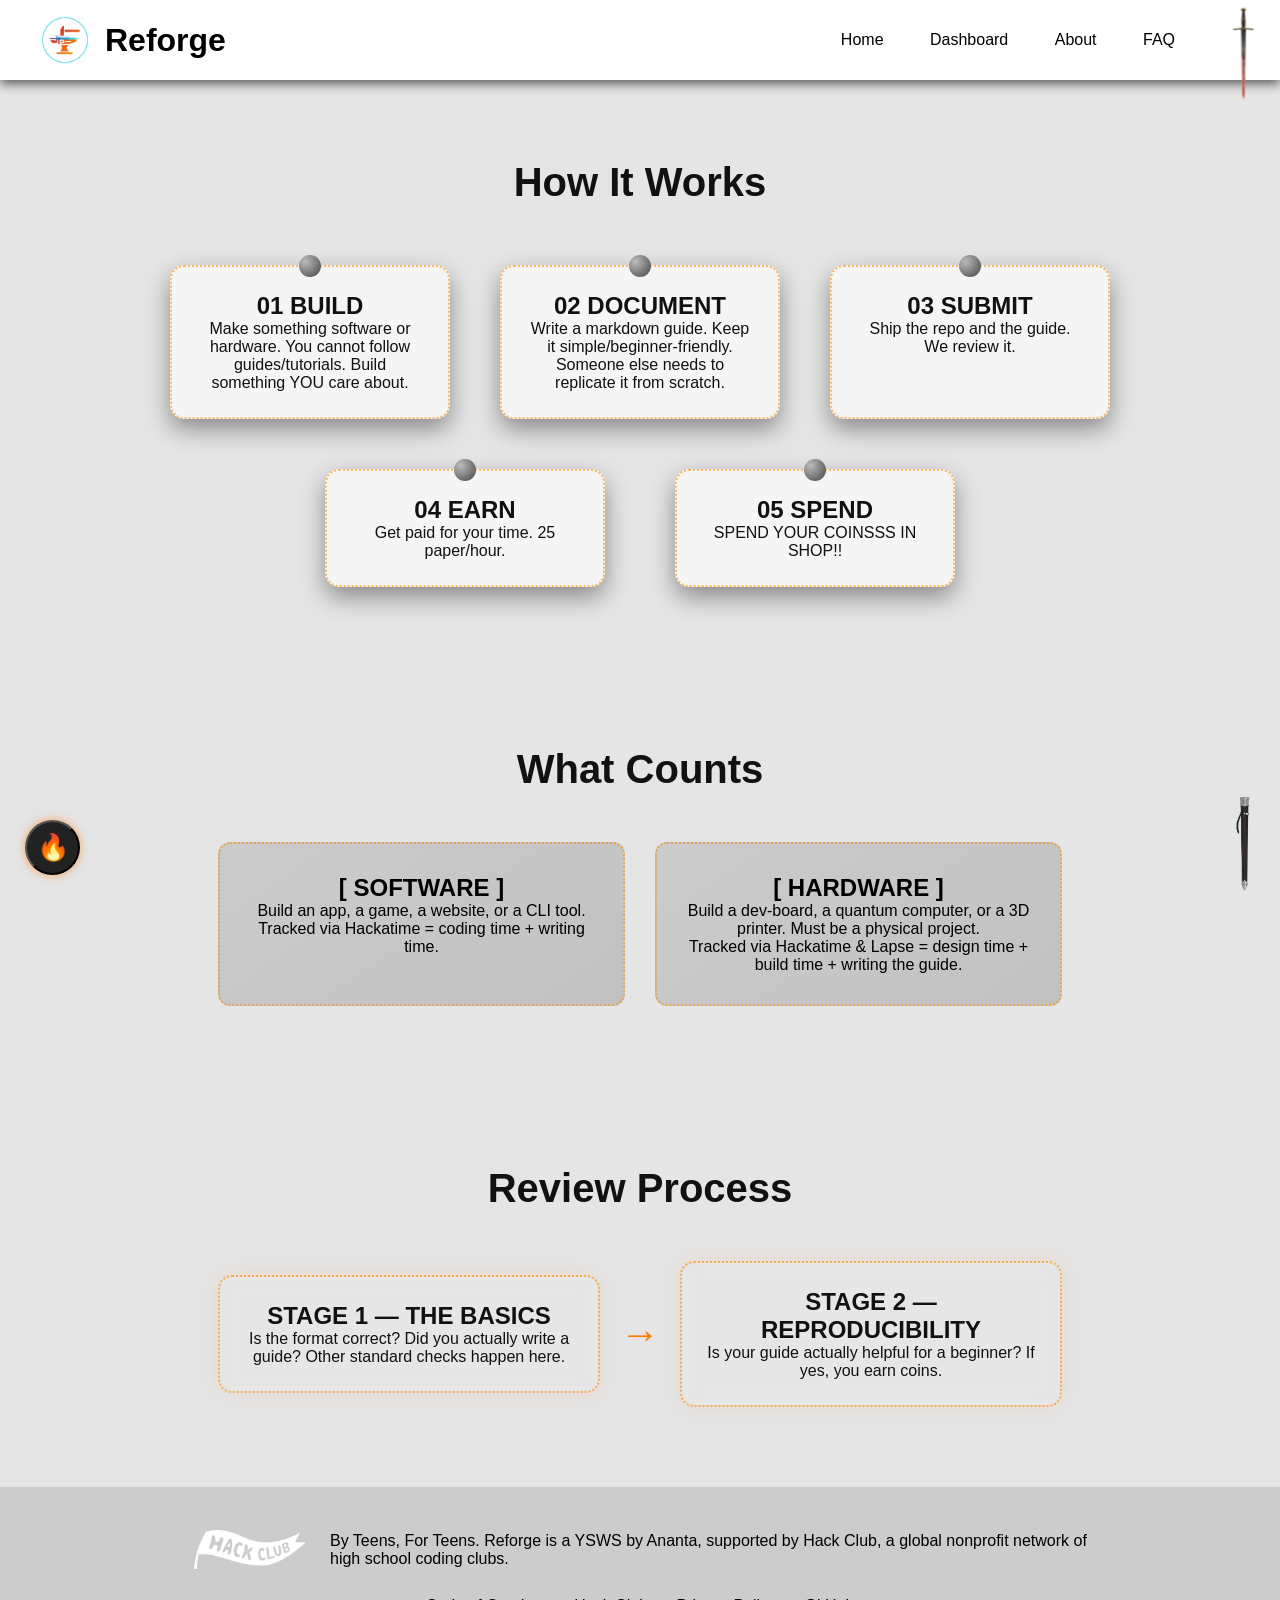
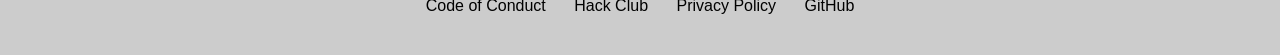
==== about.html @ d322f532 "Saving Progress --> Major Changes?" ====
<!DOCTYPE html>

<html lang="en">
    <head>
        <meta charset="UTF-8">
        <meta name="viewport" content="width=device-width, initial-scale=1.0">
        <title>About - Reforge</title>
        <link rel="stylesheet" href="styles.css">
    </head>

    <body>
        <header class="navbar">
            <div class="nav-left">
                <img src="images/logo.png" class="logo">
                <h1 class="site-name">Reforge</h1>
            </div>

            <nav class="nav-buttons">
                <a href="index.html">Home</a>
                <a href="dashboard.html">Dashboard</a>
                <a href="about.html">About</a>
                <a href="faq.html">FAQ</a>
            </nav>
        </header>

        <!-- HOW IT WORKS -->
        <section class="about-section">
            <h1>How It Works</h1>

            <div class="forge-steps">
                <div class="row row-top">
                    <div class="forge-step">
                        <div class="pin"></div>
                        <h2>01 BUILD</h2>
                        <p>Make something software or hardware. You cannot follow guides/tutorials. Build something YOU care about.</p>
                    </div>

                    <div class="forge-step">
                        <div class="pin"></div>
                        <h2>02 DOCUMENT</h2>
                        <p>Write a markdown guide. Keep it simple/beginner-friendly. Someone else needs to replicate it from scratch.</p>
                    </div>

                    <div class="forge-step">
                        <div class="pin"></div>
                        <h2>03 SUBMIT</h2>
                        <p>Ship the repo and the guide. We review it.</p>
                    </div>
                </div>

                <div class="row row-bottom">
                    <div class="forge-step">
                        <div class="pin"></div>
                        <h2>04 EARN</h2>
                        <p>Get paid for your time. 25 paper/hour.</p>
                    </div>

                    <div class="forge-step">
                        <div class="pin"></div>
                        <h2>05 SPEND</h2>
                        <p>SPEND YOUR COINSSS IN SHOP!!</p>
                    </div>
                </div>
            </div>
        </section>

        <!-- WHAT COUNTS -->
        <section class="about-section">
            <h1>What Counts</h1>
            <div class="counts-grid">
                <div class="count-card">
                    <h2>[ SOFTWARE ]</h2>
                    <p>
                        Build an app, a game, a website, or a CLI tool.
                    </p>
                    <p>
                        Tracked via Hackatime = coding time + writing time.
                    </p>
                </div>
                <div class="count-card">
                    <h2>[ HARDWARE ]</h2>
                    <p>
                        Build a dev-board, a quantum computer, or a 3D printer.
                        Must be a physical project.
                    </p>
                    <p>
                        Tracked via Hackatime & Lapse = design time + build time + writing the guide.
                    </p>
                </div>
            </div>
        </section>

        <!-- REVIEW PROCESS -->
        <section class="about-section">
            <h1>Review Process</h1>
            <div class="review">
                <div class="review-stage">
                    <h2>STAGE 1 — THE BASICS</h2>
                    <p>
                        Is the format correct? Did you actually write a guide?
                        Other standard checks happen here.
                    </p>
                </div>
                <div class="arrow"></div>
                <div class="review-stage">
                    <h2>STAGE 2 — REPRODUCIBILITY</h2>
                    <p>
                        Is your guide actually helpful for a beginner?
                        If yes, you earn coins.
                    </p>
                </div>
            </div>
        </section>

        <footer>
            <div class="footer-top">
                <img src="images/partner-logo.png" class="partner-logo">

                <p>
                By Teens, For Teens. Reforge is a YSWS by Ananta,
                supported by Hack Club, a global nonprofit network
                of high school coding clubs.
                </p>
            </div>

            <div class="footer-links">
                <a href="https://hackclub.com/conduct/">Code of Conduct</a>
                <a href="https://hackclub.com">Hack Club</a>
                <a href="https://hackclub.com/privacy/">Privacy Policy</a>
                <a href="https://github.com/dev-ananta/reforge-ysws">GitHub</a>
            </div>
        </footer>

        <!-- DARK MODE TOGGLE -->
        <button id="forgeToggle">🔥</button>

        <!-- CUSTOM SWORD SCROLLBAR -->
        <div id="swordScroll">
            <img src="images/sword-scroll.png"
            id="scrollSword"
            alt="Scrolling Sword">
        </div>

        <div id="scrollScabbard">
            <img src="images/scabbard.png" alt="Sword Scabbard">
        </div>
        
        <!-- SCRIPT -->
        <script src="scripts.js"></script>
    </body>
</html>
---- styles.css ----
/* GLOBAL */
/* FONTS */
/* Firlest
@font-face {
    font-family: 'Firlest';
    src: url('fonts/Firlest-Regular.otf') format('woff'),
         url('fonts/Firlest-Regular.ttf') format('truetype');
    font-weight: normal;
    font-style: normal;
}

h1 {
    font-family: 'Firlest', serif;
    font-size: 3rem;
}

.medieval-text {
    font-family: 'Firlest';
} */
@font-face {
  font-family: 'Phantom Sans';
  src:
    url('https://assets.hackclub.com/fonts/Phantom_Sans_0.7/Regular.woff') format('woff'),
    url('https://assets.hackclub.com/fonts/Phantom_Sans_0.7/Regular.woff2') format('woff2');
  font-display: swap;
}
@font-face {
  font-family: 'Phantom Sans';
  src:
    url('https://assets.hackclub.com/fonts/Phantom_Sans_0.7/Bold.woff') format('woff'),
    url('https://assets.hackclub.com/fonts/Phantom_Sans_0.7/Bold.woff2') format('woff2');
  font-weight: bold;
  font-display: swap;
}
/* RESET */
*{
    margin:0;
    padding:0;
    box-sizing:border-box;
    font-family:'Phantom Sans', Arial, sans-serif;
}
body{
    background:#e5e5e5;
    color:#111;
    overflow-y:scroll;
    scrollbar-width:none;
    transition:.5s;
}
body::-webkit-scrollbar{display:none;}
/* DARK MODE BASE */
.dark-mode{
    background:#0b0b0b;
    color:#eee;
}
/* DARK MODE EXTENSIONS */
.dark-mode .navbar{
    background:black;
    color:white;
}
.dark-mode footer{
    background:#333;
    color:white;
}
.dark-mode .footer-links a{
    color:white;
}
.dark-mode .nav-buttons a{
    color:white;
}
/* DRAGGING */
img { /* remove if buttons nested */
    -webkit-user-drag: none;
    user-select: none;
    pointer-events: none;
}
/* COMPONENTS */
/* NAVBAR */
.navbar{
    display:flex;
    justify-content:space-between;
    align-items:center;
    padding:15px 90px 15px 40px;
    background:white;
    color:black;
    box-shadow:0 4px 10px rgba(0,0,0,.6);
}
.nav-left{
    display:flex;
    align-items:center;
    gap:15px;
}
.logo{
    width:50px;
    border-radius:50%;
}
.nav-buttons a{
    color:black;
    text-decoration:none;
    margin-left:12px;
    padding:8px 15px;
    border-radius:4px;
    transition:.25s;
}
.nav-buttons a:hover{
    background:#ff4d4d;
    box-shadow:0 0 8px rgba(255,80,0,.6);
}
/* BURGER */
.burger{
    display:none;
    flex-direction:column;
    gap:5px;
    cursor:pointer;
}
.burger span{
    width:25px;
    height:3px;
    background:white;
}
/* MOBILE */
@media (max-width:768px){
    .nav-buttons{
        position:absolute;
        top:70px;
        right:0;
        background:black;
        width:200px;
        flex-direction:column;
        padding:20px;
        transform:translateX(100%);
        transition:.3s;
    }

    .nav-buttons.active{transform:translateX(0);}
    .burger{display:flex;}
}
/* FOOTER */
footer{
    background:#CCC;
    color:black;
    padding:40px;
}
.footer-top{
    display:flex;
    align-items:center;
    gap:20px;
    max-width:900px;
    margin:auto;
    margin-bottom:25px;
}
.partner-logo{width:120px;}
.footer-links{text-align:center;}
.footer-links a{
    margin:0 12px;
    color:black;
    text-decoration:none;
}
/* TOGGLE */
#forgeToggle{
    position:fixed;
    bottom:25px;
    left:25px;
    width:55px;
    height:55px;
    border-radius:50%;
    background:#222;
    color:#fff;
    font-size:26px;
    cursor:pointer;
    box-shadow:0 0 10px rgba(255,120,0,.6);
    z-index:25;
}
/* PARTICLES */
#embers,#sparks,#forgeFire{
    position:fixed;
    inset:0;
    pointer-events:none;
}
#forgeFire{z-index:-3;}
#embers{z-index:-2;}
#sparks{z-index:10;}
/* CUSTOM SWORD SCROLLBAR */
#swordScroll{
    position:fixed;
    right:18px;
    top:0;
    height:100%;
    width:40px;
    display:flex;
    justify-content:center;
    z-index:20;
}
#scrollSword{
    position:absolute;
    width:35px;
    left:50%;
    transform:translate(-50%,0);
    cursor:pointer;
}
#scrollSword {
    pointer-events: auto;
}
/* SCABBARD (FOOTER HOLDER) */
#scrollScabbard{
    position:fixed;
    right:14px;
    bottom:0;
    z-index:21;
    pointer-events:none;
}
#scrollScabbard img{
    height:140px;
}
/* INDEX PAGE */
.hero{
    height:600px;
    background:url("images/smithy.jpg") center/cover no-repeat;
    display:flex;
    align-items:center;
    justify-content:center;
    text-align:center;
    position:relative;
}
.hero::after{
    content:"";
    position:absolute;
    inset:0;
    background:linear-gradient(to top, rgba(0,0,0,.7), transparent);
}
.hero-content{
    position:relative;
    z-index:2;
}
.project-title{
    font-size:52px;
    color:white;
    text-shadow:0 0 12px rgba(255,120,0,.5);
}
.subtitle{
    color:#aaa;
    margin-bottom:20px;
}
.labels span{
    position: relative;
    display: inline-block;
    padding: 8px 18px;
    margin: 6px;
    border-radius: 999px;

    font-weight: bold;
    color: #fff;

    background: linear-gradient(145deg, #ff7a00, #ffb347);

    box-shadow:
        0 0 6px rgba(255,140,0,0.6),
        0 0 12px rgba(255,90,0,0.4),
        inset 0 0 6px rgba(255,255,255,0.2);

    transition: all 0.25s ease;
}
/* 🔥 Flicker glow on hover */
.labels span:hover{
    box-shadow:
        0 0 10px rgba(255,140,0,0.9),
        0 0 20px rgba(255,80,0,0.7),
        0 0 30px rgba(255,60,0,0.5);
    transform: translateY(-2px);
}
/* BUTTONS */
.hero-btn{
    position: relative;
    padding: 14px 30px;
    border: none;
    border-radius: 12px;
    font-weight: bold;
    color: white;
    cursor: pointer;
    background: linear-gradient(145deg, #0a3dff, #00cfff);

    box-shadow:
        0 6px 0 #0729a6, /* depth base */
        0 0 10px rgba(0,140,255,0.6),
        0 0 20px rgba(0,200,255,0.4);

    transition: all 0.2s ease;
}
.hero-btn:hover{
    transform:translateY(-3px);
    
    box-shadow:
        0 8px 0 #0729a6,
        0 0 15px rgba(0,180,255,0.9),
        0 0 30px rgba(0,220,255,0.7),
        0 0 45px rgba(0,255,255,0.5);
}
.hero-btn:active{
    transform: translateY(4px);

    box-shadow:
        0 2px 0 #0729a6,
        0 0 8px rgba(0,140,255,0.5);
}
.hero-btn::after{
    content: "";
    position: absolute;
    inset: 0;
    border-radius: 12px;
    background: radial-gradient(circle, rgba(0,255,255,0.25), transparent 70%);
    opacity: 0.6;
    transition: opacity 0.3s;
}
.hero-btn:hover::after{
    opacity: 1;
}
.hero-buttons{
    margin-top: 50px;
    display: flex;
    justify-content: center;
    gap: 30px;
    flex-wrap: wrap;
}
.process{
    padding:80px 40px;
    background:
    linear-gradient(rgba(0,0,0,.6),rgba(0,0,0,.6)),
    url("images/forge-bg.jpg") center/cover no-repeat;
    color:white;
    text-align:center;
}
.process-title{
    font-size:40px;
    margin-bottom:50px;
}
.process-grid{
    display:grid;
    grid-template-columns:repeat(auto-fit,minmax(240px,1fr));
    gap:40px;
}
.process-card{
    background:#ffffff22;
    padding:30px;
    border-radius:10px;
    backdrop-filter:blur(4px);
    transition:.3s;
}
.process-card:hover{
    transform:translateY(-6px);
    background:#ffffff33;
}
.process-card img{
    width:140px;
    margin-bottom:15px;
}
/* ABOUT PAGE */
.about-section{
    padding: 80px 10%;
    max-width:1100px;
    margin:auto;
    text-align:center;
}
.about-section h1 {
    font-size: 2.5rem;
    margin-bottom: 50px;
    text-align: center;
}
.forge-steps,
.counts-grid,
.review {
    margin-top: 30px;
    gap: 30px;
}
.forge-step,
.count-card,
.review-stage {
    padding: 25px;
}
.forge-step,
.count-card,
.review-stage {
    border-radius: 16px;
    background: rgba(255,255,255,0.05);
    backdrop-filter: blur(10px);
    transition: transform 0.2s ease;
}
.forge-step:hover,
.count-card:hover {
    transform: translateY(-5px);
}
.forge-steps{
    display:flex;
    flex-direction:column;
    align-items:center;
    gap:50px;
    margin-top:60px;
}
.row-top{
    display:grid;
    grid-template-columns: repeat(3, 1fr);
    gap:50px;
}
.row-bottom{
    display:flex;
    justify-content:center;
    gap:70px;
}
.forge-step:nth-child(4){
    grid-column: 1 / 2;
    justify-self: end;
}
.forge-step:nth-child(5){
    grid-column: 3 / 4;
    justify-self: start;
}
@media (max-width:768px){
    .row-top,
    .row-bottom{
        display:flex;
        flex-direction:column;
        align-items:center;
    }
}
.forge-step{
    background:#f5f5f5;
    border: 2px dotted rgba(255, 140, 0, 0.6);
    border-radius: 14px;
    padding:25px;
    width:280px;
    box-shadow:0 10px 25px rgba(0,0,0,0.4);
    transition:.3s;
    position:relative;
}
.forge-step:hover{
    transform:scale(1.05);
    box-shadow:0 20px 40px rgba(255,120,0,0.25);
}
/* PIN */
.pin{
    position:absolute;
    top:-12px;
    left:50%;
    transform:translateX(-50%);
    width:22px;
    height:22px;
    background:radial-gradient(circle at 30% 30%, #bbb, #444);
    border-radius:50%;
}
/* COUNTS */
.counts-grid{
    display:grid;
    grid-template-columns:repeat(2,1fr);
    gap:30px;
}
.count-card{
    background:linear-gradient(145deg,#CCC,#c1c1c1);
    border: 2px dotted rgba(255, 140, 0, 0.6);
    border-radius: 14px;
    padding:30px;
    border-radius:12px;
    color:black;
    transition:.3s;
}
.count-card:hover{
    transform:translateY(-8px);
    box-shadow:0 0 20px rgba(255,120,0,0.3);
}
/* REVIEW */
.review {
    display: flex;
    flex-direction: column;
    align-items: center;
    gap: 20px;
}
.review-stage {
    border: 2px dotted rgba(255, 140, 0, 0.6);
    border-radius: 14px;
    padding: 25px;
    width: 100%;
    max-width: 600px;
    text-align: center;
    position: relative;
}
.review-stage::before {
    content: "";
    position: absolute;
    inset: 0;
    border-radius: 14px;
    box-shadow: 0 0 20px rgba(255, 120, 0, 0.15);
    pointer-events: none;
}
.arrow{
    display:flex;
    align-items:center;
    justify-content:center;
}
.arrow::before{
    content: "↓";
    font-size:40px;
    color:#ff7a00;
    display:inline-block;
    animation:floatY 2s infinite;
}
@keyframes floatY{
    0%,100%{transform:translateY(0);}
    50%{transform:translateY(10px);}
}
@media (min-width:769px){
    .review{
        flex-direction: row;
        justify-content: center;
        align-items: center;
    }

    .review-stage{
        max-width: 400px;
    }

    .arrow::before{
        content: "→";
        animation:floatX 2s infinite;
    }
}
@keyframes floatX{
    0%,100%{transform:translateX(0);}
    50%{transform:translateX(10px);}
}
/* DARK MODE ABOUT */
.dark-mode .forge-step{background:#151515;color:white;}
.dark-mode .count-card{background:#0f0f0f;}
.dark-mode .review-stage{background:#111;}
.dark-mode .count-card{
    background:linear-gradient(145deg,#111,#1c1c1c);
    color:white;
}
/* FAQ */
.faq-section{
    padding:80px 10%;
    max-width:1100px;
    margin:auto;
    text-align:center;
}
.faq-grid{
    display:grid;
    grid-template-columns:1fr;
    gap:25px;
    margin-top:40px;
}
@media (min-width:769px){
    .faq-grid{
        grid-template-columns:1fr 1fr;
    }
}
.faq-card{
    background:rgba(255,255,255,0.05);
    backdrop-filter:blur(8px);
    border:2px dotted rgba(255,140,0,0.6);
    border-radius:14px;
    overflow:hidden;
    transition:.3s;
}

.faq-card:hover{
    box-shadow:0 0 20px rgba(255,120,0,0.25);
}
.faq-question{
    display:flex;
    justify-content:space-between;
    align-items:center;
    padding:20px;
    cursor:pointer;
    font-weight:bold;
}
.faq-answer{
    max-height:0;
    overflow:hidden;
    padding:0 20px;
    transition:max-height .4s ease, padding .3s ease;
    text-align:left;
}
.faq-card.active{
    box-shadow:0 0 25px rgba(255,120,0,0.4);
}
.faq-card.active .faq-answer{
    max-height:300px;
    padding:20px;
}
.faq-icon{
    width:28px;
    height:28px;
    position:relative;
}
.faq-icon::before{
    content:"⚔️";
    position:absolute;
    inset:0;
    display:flex;
    align-items:center;
    justify-content:center;
    transition:.3s;
}
.faq-card.active .faq-icon::before{
    content:"🛠️";
    transform:rotate(180deg) scale(1.2);
}
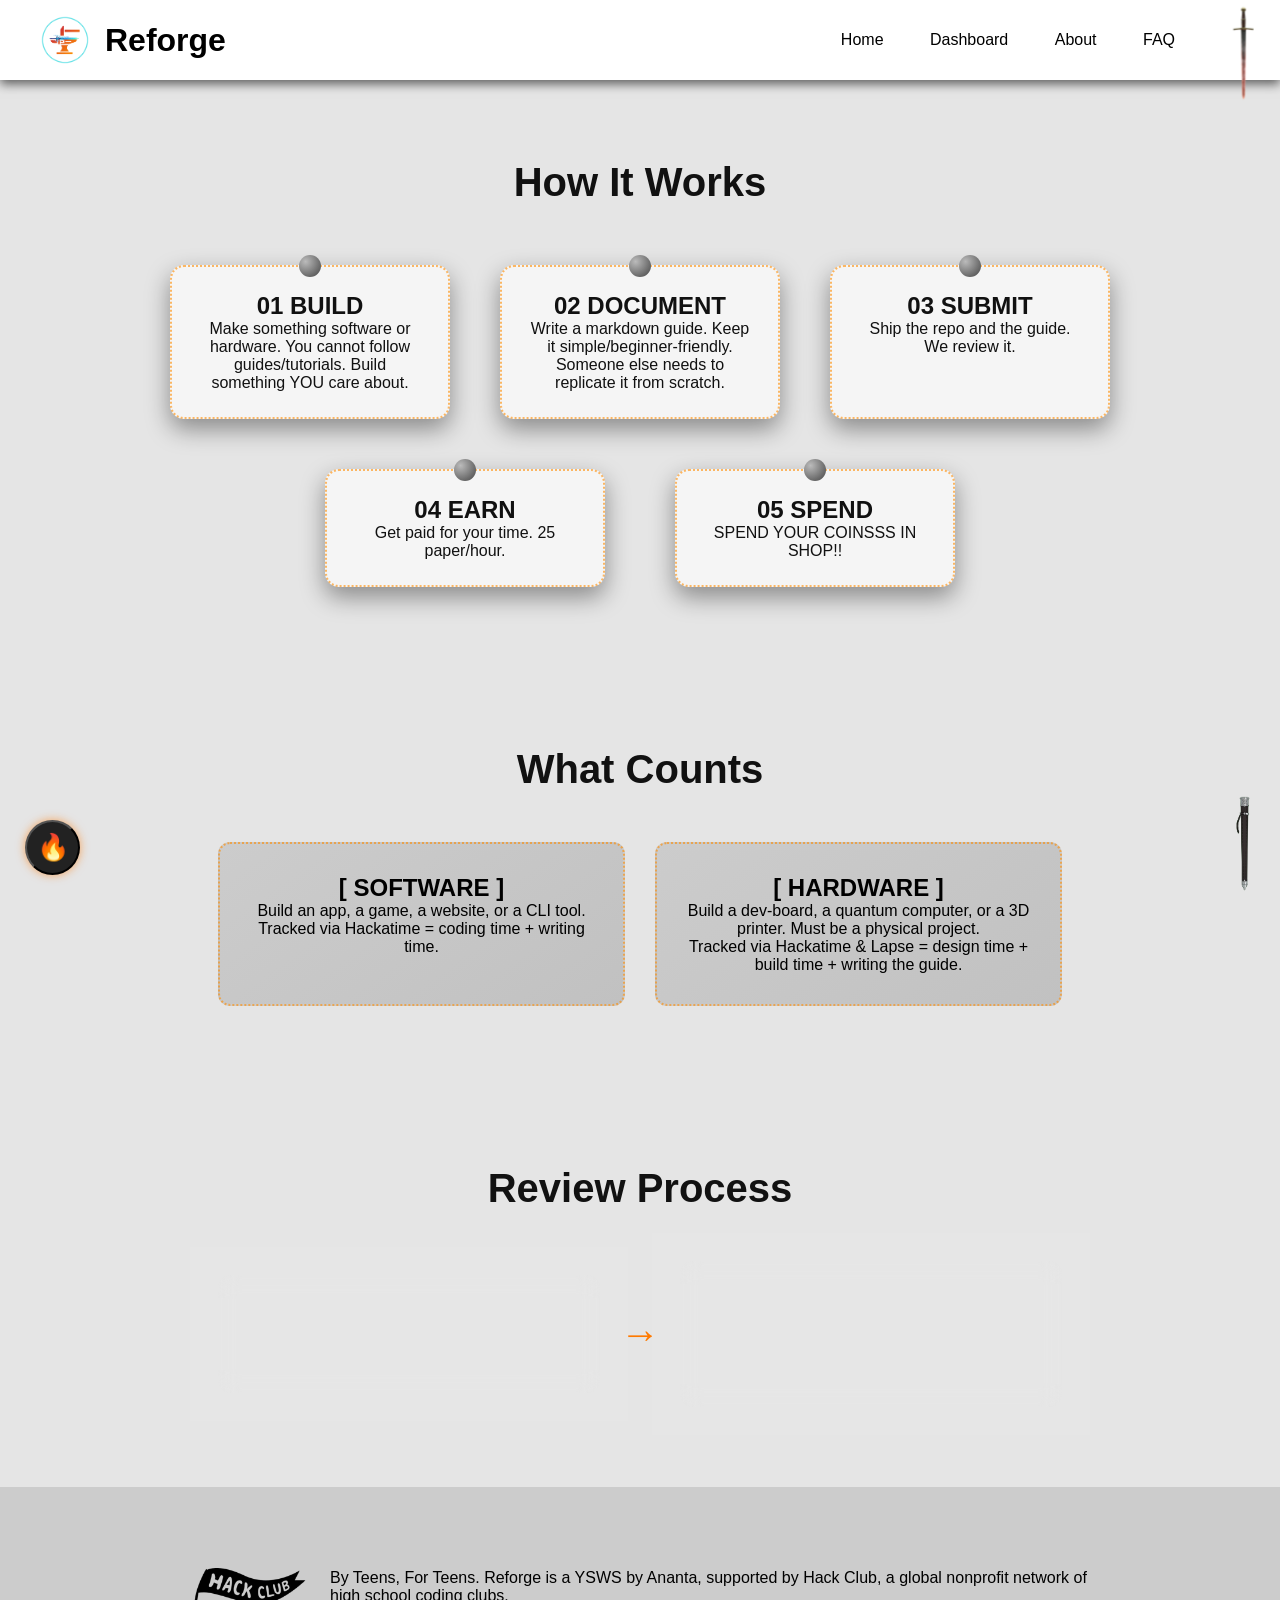
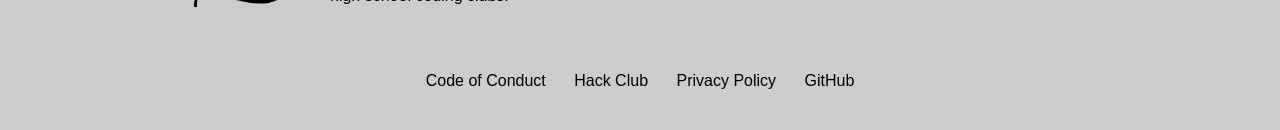
==== commit d2754d60: "Altering Styling & Formatting" ====
--- a/about.html
+++ b/about.html
@@ -114,7 +114,8 @@
 
         <footer>
             <div class="footer-top">
-                <img src="images/partner-logo.png" class="partner-logo">
+                <img src="images/partner-logo-light.png" class="partner-logo-light" alt="Hack Club Logo">
+                <img src="images/partner-logo-dark.png" class="partner-logo-dark" alt="Hack Club Logo">
 
                 <p>
                 By Teens, For Teens. Reforge is a YSWS by Ananta,
--- a/styles.css
+++ b/styles.css
@@ -1,22 +1,5 @@
 /* GLOBAL */
-/* FONTS */
-/* Firlest
-@font-face {
-    font-family: 'Firlest';
-    src: url('fonts/Firlest-Regular.otf') format('woff'),
-         url('fonts/Firlest-Regular.ttf') format('truetype');
-    font-weight: normal;
-    font-style: normal;
-}
-
-h1 {
-    font-family: 'Firlest', serif;
-    font-size: 3rem;
-}
-
-.medieval-text {
-    font-family: 'Firlest';
-} */
+/* (Font) */
 @font-face {
   font-family: 'Phantom Sans';
   src:
@@ -32,7 +15,7 @@
   font-weight: bold;
   font-display: swap;
 }
-/* RESET */
+/* (Reset) */
 *{
     margin:0;
     padding:0;
@@ -47,115 +30,7 @@
     transition:.5s;
 }
 body::-webkit-scrollbar{display:none;}
-/* DARK MODE BASE */
-.dark-mode{
-    background:#0b0b0b;
-    color:#eee;
-}
-/* DARK MODE EXTENSIONS */
-.dark-mode .navbar{
-    background:black;
-    color:white;
-}
-.dark-mode footer{
-    background:#333;
-    color:white;
-}
-.dark-mode .footer-links a{
-    color:white;
-}
-.dark-mode .nav-buttons a{
-    color:white;
-}
-/* DRAGGING */
-img { /* remove if buttons nested */
-    -webkit-user-drag: none;
-    user-select: none;
-    pointer-events: none;
-}
-/* COMPONENTS */
-/* NAVBAR */
-.navbar{
-    display:flex;
-    justify-content:space-between;
-    align-items:center;
-    padding:15px 90px 15px 40px;
-    background:white;
-    color:black;
-    box-shadow:0 4px 10px rgba(0,0,0,.6);
-}
-.nav-left{
-    display:flex;
-    align-items:center;
-    gap:15px;
-}
-.logo{
-    width:50px;
-    border-radius:50%;
-}
-.nav-buttons a{
-    color:black;
-    text-decoration:none;
-    margin-left:12px;
-    padding:8px 15px;
-    border-radius:4px;
-    transition:.25s;
-}
-.nav-buttons a:hover{
-    background:#ff4d4d;
-    box-shadow:0 0 8px rgba(255,80,0,.6);
-}
-/* BURGER */
-.burger{
-    display:none;
-    flex-direction:column;
-    gap:5px;
-    cursor:pointer;
-}
-.burger span{
-    width:25px;
-    height:3px;
-    background:white;
-}
-/* MOBILE */
-@media (max-width:768px){
-    .nav-buttons{
-        position:absolute;
-        top:70px;
-        right:0;
-        background:black;
-        width:200px;
-        flex-direction:column;
-        padding:20px;
-        transform:translateX(100%);
-        transition:.3s;
-    }
-
-    .nav-buttons.active{transform:translateX(0);}
-    .burger{display:flex;}
-}
-/* FOOTER */
-footer{
-    background:#CCC;
-    color:black;
-    padding:40px;
-}
-.footer-top{
-    display:flex;
-    align-items:center;
-    gap:20px;
-    max-width:900px;
-    margin:auto;
-    margin-bottom:25px;
-}
-.partner-logo{width:120px;}
-.footer-links{text-align:center;}
-.footer-links a{
-    margin:0 12px;
-    color:black;
-    text-decoration:none;
-}
-/* TOGGLE */
+/* (Dark Mode) */
 #forgeToggle{
     position:fixed;
     bottom:25px;
@@ -170,7 +45,147 @@
     box-shadow:0 0 10px rgba(255,120,0,.6);
     z-index:25;
 }
-/* PARTICLES */
+.dark-mode{
+    background:#0b0b0b;
+    color:#eee;
+}
+.dark-mode .navbar{
+    background:black;
+    color:white;
+}
+.dark-mode .nav-buttons a{
+    color:white;
+}
+.dark-mode footer{
+    background:#333;
+    color:white;
+}
+.dark-mode .footer-links a{
+    color:white;
+}
+.dark-mode .partner-logo-light{
+    display:none;
+}
+.dark-mode .partner-logo-dark{
+    display:block;
+}
+/* [Index - Dark Mode] */
+.dark-mode .project-title{
+    color: white;
+}
+.dark-mode .subtitle{
+    color:#aaa;
+}
+.dark-mode .btn{
+    color: white;
+}
+.dark-mode .labels span{
+    color: white;
+}
+/* [About - Dark Mode] */
+.dark-mode .forge-step{background:#151515;color:white;}
+.dark-mode .count-card{background:#0f0f0f;}
+.dark-mode .review-stage{background:#111;}
+.dark-mode .count-card{
+    background:linear-gradient(145deg,#111,#1c1c1c);
+    color:white;
+}
+/* (Image Handling) */
+img { /* remove if buttons nested */
+    -webkit-user-drag: none;
+    user-select: none;
+    pointer-events: none;
+}
+/* (NavBar) */
+.navbar{
+    display:flex;
+    justify-content:space-between;
+    align-items:center;
+    padding:15px 90px 15px 40px;
+    background:white;
+    color:black;
+    box-shadow:0 4px 10px rgba(0,0,0,.6);
+}
+.nav-left{
+    display:flex;
+    align-items:center;
+    gap:15px;
+}
+.logo{
+    width:50px;
+    border-radius:50%;
+}
+.nav-buttons a{
+    color:black;
+    text-decoration:none;
+    margin-left:12px;
+    padding:8px 15px;
+    border-radius:4px;
+    transition:.25s;
+}
+.nav-buttons a:hover{
+    background:#ff4d4d;
+    box-shadow:0 0 8px rgba(255,80,0,.6);
+}
+/* (Mobile + Burger)*/
+.burger{
+    display:none;
+    flex-direction:column;
+    gap:5px;
+    cursor:pointer;
+}
+.burger span{
+    width:25px;
+    height:3px;
+    background:white;
+}
+@media (max-width:768px){
+    .nav-buttons{
+        position:absolute;
+        top:70px;
+        right:0;
+        background:black;
+        width:200px;
+        flex-direction:column;
+        padding:20px;
+        transform:translateX(100%);
+        transition:.3s;
+    }
+
+    .nav-buttons.active{transform:translateX(0);}
+    .burger{display:flex;}
+}
+/* (Footer) */
+footer{
+    background:#CCC;
+    color:black;
+    padding:40px;
+}
+.footer-top{
+    display:flex;
+    align-items:center;
+    gap:20px;
+    max-width:900px;
+    margin:auto;
+    margin-bottom:25px;
+    position:relative;
+    height:120px;
+}
+.partner-logo-light{
+    display:block;
+    width:120px;
+}
+.partner-logo-dark{
+    display:none;
+    width:120px;
+}
+.footer-links{text-align:center;}
+.footer-links a{
+    margin:0 12px;
+    color:black;
+    text-decoration:none;
+}
+/* (Particles) */
 #embers,#sparks,#forgeFire{
     position:fixed;
     inset:0;
@@ -179,7 +194,7 @@
 #forgeFire{z-index:-3;}
 #embers{z-index:-2;}
 #sparks{z-index:10;}
-/* CUSTOM SWORD SCROLLBAR */
+/* (Sword Scrollbar) */
 #swordScroll{
     position:fixed;
     right:18px;
@@ -200,7 +215,6 @@
 #scrollSword {
     pointer-events: auto;
 }
-/* SCABBARD (FOOTER HOLDER) */
 #scrollScabbard{
     position:fixed;
     right:14px;
@@ -211,8 +225,9 @@
 #scrollScabbard img{
     height:140px;
 }
-/* INDEX PAGE */
-.hero{
+/* Index Page */
+/* (Landing) */
+.landing{
     height:600px;
     background:url("images/smithy.jpg") center/cover no-repeat;
     display:flex;
@@ -221,60 +236,33 @@
     text-align:center;
     position:relative;
 }
-.hero::after{
+.landing::after{
     content:"";
     position:absolute;
     inset:0;
     background:linear-gradient(to top, rgba(0,0,0,.7), transparent);
 }
-.hero-content{
+.landing-content{
     position:relative;
     z-index:2;
 }
 .project-title{
     font-size:52px;
-    color:white;
+    color:black;
     text-shadow:0 0 12px rgba(255,120,0,.5);
 }
-.subtitle{
-    color:#aaa;
+.subtitle{ /* [Also Used by FAQ] */
+    color:#111;
     margin-bottom:20px;
 }
-.labels span{
-    position: relative;
-    display: inline-block;
-    padding: 8px 18px;
-    margin: 6px;
-    border-radius: 999px;
-
-    font-weight: bold;
-    color: #fff;
-
-    background: linear-gradient(145deg, #ff7a00, #ffb347);
-
-    box-shadow:
-        0 0 6px rgba(255,140,0,0.6),
-        0 0 12px rgba(255,90,0,0.4),
-        inset 0 0 6px rgba(255,255,255,0.2);
-
-    transition: all 0.25s ease;
-}
-/* 🔥 Flicker glow on hover */
-.labels span:hover{
-    box-shadow:
-        0 0 10px rgba(255,140,0,0.9),
-        0 0 20px rgba(255,80,0,0.7),
-        0 0 30px rgba(255,60,0,0.5);
-    transform: translateY(-2px);
-}
-/* BUTTONS */
-.hero-btn{
+/* (Buttons + Labels) */
+.btn{
     position: relative;
     padding: 14px 30px;
     border: none;
     border-radius: 12px;
     font-weight: bold;
-    color: white;
+    color: black;
     cursor: pointer;
     background: linear-gradient(145deg, #0a3dff, #00cfff);
 
@@ -285,7 +273,7 @@
 
     transition: all 0.2s ease;
 }
-.hero-btn:hover{
+.btn:hover{
     transform:translateY(-3px);
     
     box-shadow:
@@ -294,14 +282,14 @@
         0 0 30px rgba(0,220,255,0.7),
         0 0 45px rgba(0,255,255,0.5);
 }
-.hero-btn:active{
+.btn:active{
     transform: translateY(4px);
 
     box-shadow:
         0 2px 0 #0729a6,
         0 0 8px rgba(0,140,255,0.5);
 }
-.hero-btn::after{
+.btn::after{
     content: "";
     position: absolute;
     inset: 0;
@@ -310,16 +298,43 @@
     opacity: 0.6;
     transition: opacity 0.3s;
 }
-.hero-btn:hover::after{
+.btn:hover::after{
     opacity: 1;
 }
-.hero-buttons{
+.buttons{
     margin-top: 50px;
     display: flex;
     justify-content: center;
     gap: 30px;
     flex-wrap: wrap;
 }
+.labels span{
+    position: relative;
+    display: inline-block;
+    padding: 8px 18px;
+    margin: 6px;
+    border-radius: 999px;
+
+    font-weight: bold;
+    color: #111;
+
+    background: linear-gradient(145deg, #ff7a00, #ffb347);
+
+    box-shadow:
+        0 0 6px rgba(255,140,0,0.6),
+        0 0 12px rgba(255,90,0,0.4),
+        inset 0 0 6px rgba(255,255,255,0.2);
+
+    transition: all 0.25s ease;
+}
+.labels span:hover{
+    box-shadow:
+        0 0 10px rgba(255,140,0,0.9),
+        0 0 20px rgba(255,80,0,0.7),
+        0 0 30px rgba(255,60,0,0.5);
+    transform: translateY(-2px);
+}
+/* (Process - Briefing) */
 .process{
     padding:80px 40px;
     background:
@@ -352,7 +367,8 @@
     width:140px;
     margin-bottom:15px;
 }
-/* ABOUT PAGE */
+/* Dashboard Page - N/A (Currently Uses Landing & Buttons from Index Page)*/
+/* About Page */
 .about-section{
     padding: 80px 10%;
     max-width:1100px;
@@ -387,6 +403,7 @@
 .count-card:hover {
     transform: translateY(-5px);
 }
+/* (How It Works) */
 .forge-steps{
     display:flex;
     flex-direction:column;
@@ -411,14 +428,6 @@
 .forge-step:nth-child(5){
     grid-column: 3 / 4;
     justify-self: start;
-}
-@media (max-width:768px){
-    .row-top,
-    .row-bottom{
-        display:flex;
-        flex-direction:column;
-        align-items:center;
-    }
 }
 .forge-step{
     background:#f5f5f5;
@@ -434,7 +443,7 @@
     transform:scale(1.05);
     box-shadow:0 20px 40px rgba(255,120,0,0.25);
 }
-/* PIN */
+/* [Nail] */
 .pin{
     position:absolute;
     top:-12px;
@@ -445,7 +454,7 @@
     background:radial-gradient(circle at 30% 30%, #bbb, #444);
     border-radius:50%;
 }
-/* COUNTS */
+/* (What Counts) */
 .counts-grid{
     display:grid;
     grid-template-columns:repeat(2,1fr);
@@ -464,7 +473,7 @@
     transform:translateY(-8px);
     box-shadow:0 0 20px rgba(255,120,0,0.3);
 }
-/* REVIEW */
+/* (Review Process) */
 .review {
     display: flex;
     flex-direction: column;
@@ -488,6 +497,7 @@
     box-shadow: 0 0 20px rgba(255, 120, 0, 0.15);
     pointer-events: none;
 }
+/* [Arrow] */
 .arrow{
     display:flex;
     align-items:center;
@@ -500,6 +510,15 @@
     display:inline-block;
     animation:floatY 2s infinite;
 }
+/* (Configuration - About) */
+@media (max-width:768px){
+    .row-top,
+    .row-bottom{
+        display:flex;
+        flex-direction:column;
+        align-items:center;
+    }
+}
 @keyframes floatY{
     0%,100%{transform:translateY(0);}
     50%{transform:translateY(10px);}
@@ -524,15 +543,7 @@
     0%,100%{transform:translateX(0);}
     50%{transform:translateX(10px);}
 }
-/* DARK MODE ABOUT */
-.dark-mode .forge-step{background:#151515;color:white;}
-.dark-mode .count-card{background:#0f0f0f;}
-.dark-mode .review-stage{background:#111;}
-.dark-mode .count-card{
-    background:linear-gradient(145deg,#111,#1c1c1c);
-    color:white;
-}
-/* FAQ */
+/* FAQ Page */
 .faq-section{
     padding:80px 10%;
     max-width:1100px;
@@ -544,11 +555,6 @@
     grid-template-columns:1fr;
     gap:25px;
     margin-top:40px;
-}
-@media (min-width:769px){
-    .faq-grid{
-        grid-template-columns:1fr 1fr;
-    }
 }
 .faq-card{
     background:rgba(255,255,255,0.05);
@@ -558,7 +564,6 @@
     overflow:hidden;
     transition:.3s;
 }
-
 .faq-card:hover{
     box-shadow:0 0 20px rgba(255,120,0,0.25);
 }
@@ -601,4 +606,10 @@
 .faq-card.active .faq-icon::before{
     content:"🛠️";
     transform:rotate(180deg) scale(1.2);
+}
+/* (Configuration - FAQ) */
+@media (min-width:769px){
+    .faq-grid{
+        grid-template-columns:1fr 1fr;
+    }
 }
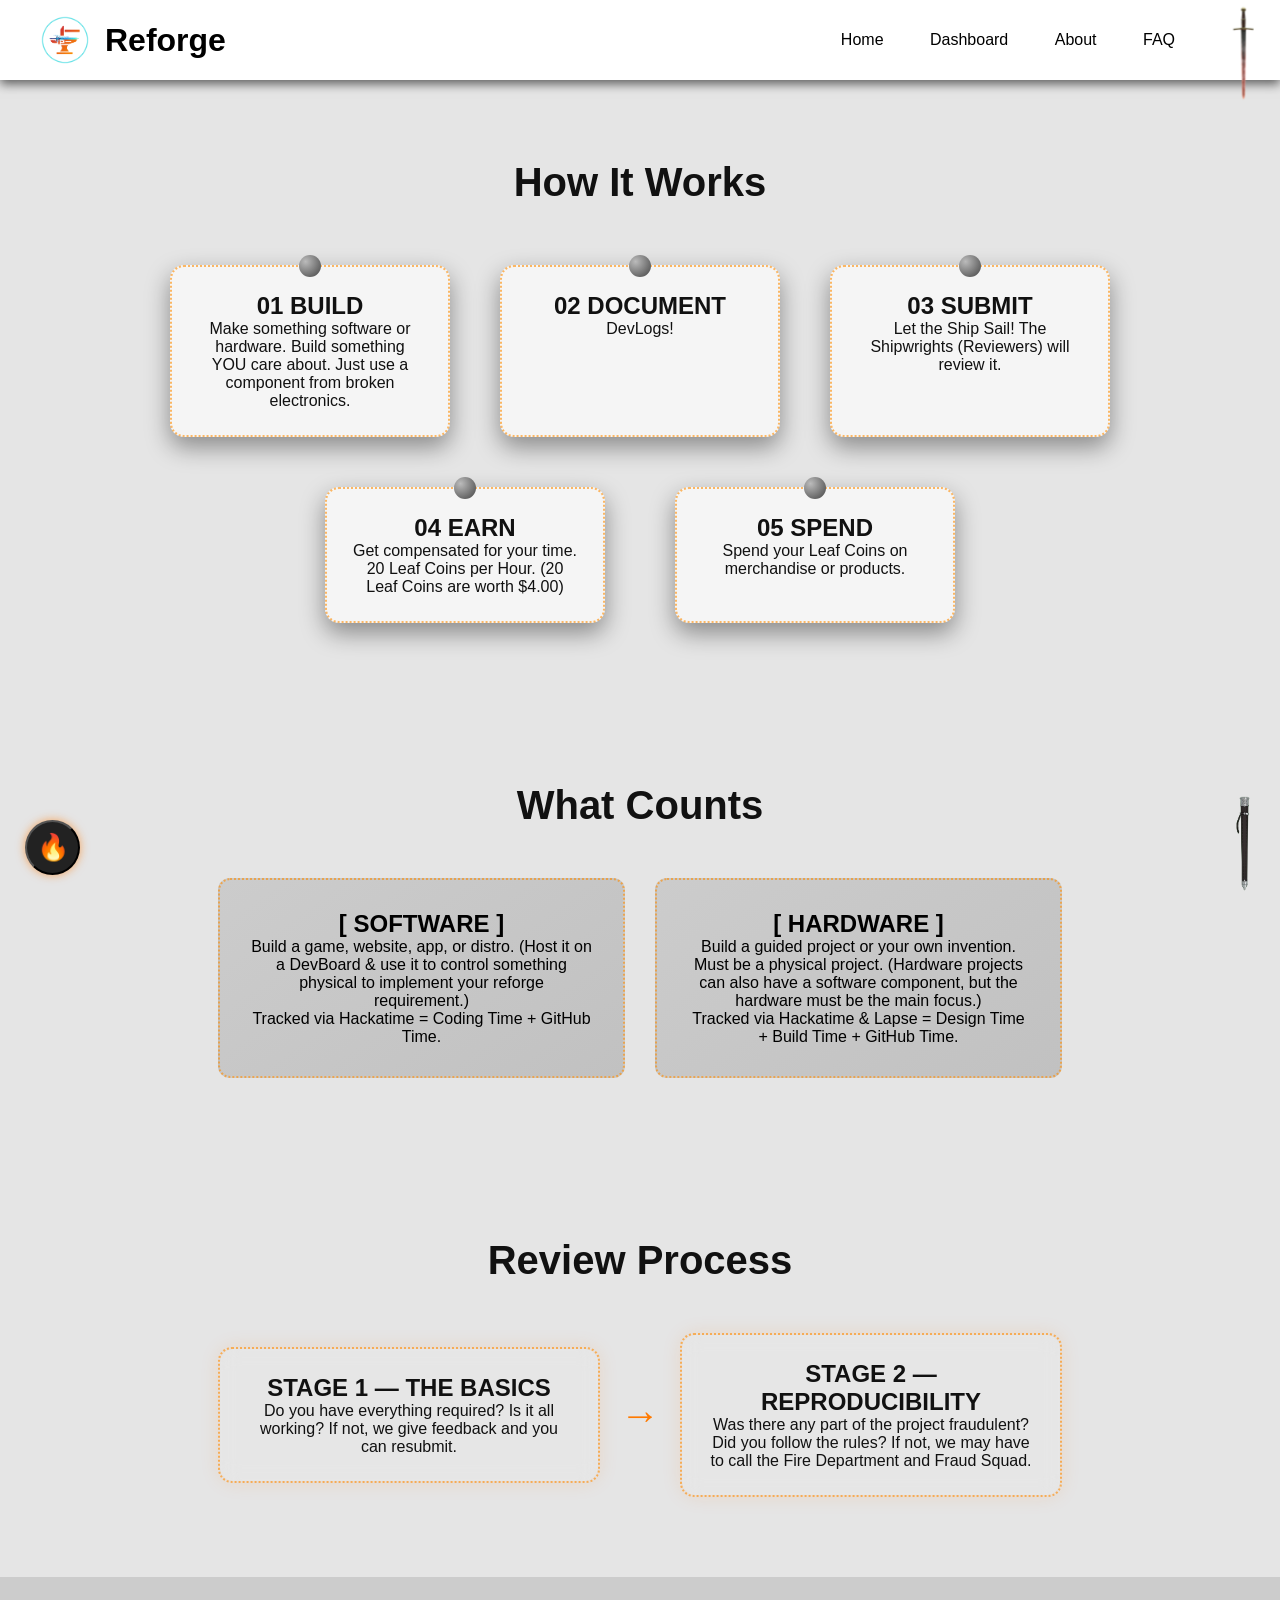
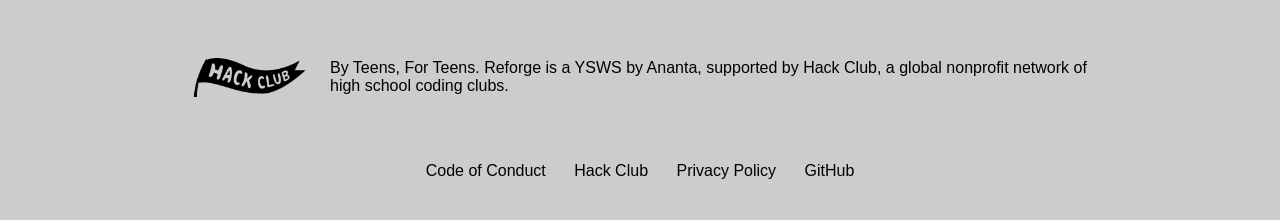
==== commit 289e3e2c: "Fixed Issues" ====
--- a/about.html
+++ b/about.html
@@ -6,6 +6,13 @@
         <meta name="viewport" content="width=device-width, initial-scale=1.0">
         <title>About - Reforge</title>
         <link rel="stylesheet" href="styles.css">
+        <!-- Vercel Web Analytics -->
+        <script defer src="https://cdn.vercel-insights.com/v1/script.js"></script>
+        <!-- Vercel Speed Insights -->
+        <script>
+            window.si = window.si || function () { (window.siq = window.siq || []).push(arguments); };
+        </script>
+        <script defer src="/_vercel/speed-insights/script.js"></script>
     </head>
 
     <body>
@@ -32,19 +39,19 @@
                     <div class="forge-step">
                         <div class="pin"></div>
                         <h2>01 BUILD</h2>
-                        <p>Make something software or hardware. You cannot follow guides/tutorials. Build something YOU care about.</p>
+                        <p>Make something software or hardware. Build something YOU care about. Just use a component from broken electronics.</p>
                     </div>
 
                     <div class="forge-step">
                         <div class="pin"></div>
                         <h2>02 DOCUMENT</h2>
-                        <p>Write a markdown guide. Keep it simple/beginner-friendly. Someone else needs to replicate it from scratch.</p>
+                        <p>DevLogs!</p>
                     </div>
 
                     <div class="forge-step">
                         <div class="pin"></div>
                         <h2>03 SUBMIT</h2>
-                        <p>Ship the repo and the guide. We review it.</p>
+                        <p>Let the Ship Sail! The Shipwrights (Reviewers) will review it.</p>
                     </div>
                 </div>
 
@@ -52,13 +59,13 @@
                     <div class="forge-step">
                         <div class="pin"></div>
                         <h2>04 EARN</h2>
-                        <p>Get paid for your time. 25 paper/hour.</p>
+                        <p>Get compensated for your time. 20 Leaf Coins per Hour. (20 Leaf Coins are worth $4.00)</p>
                     </div>
 
                     <div class="forge-step">
                         <div class="pin"></div>
                         <h2>05 SPEND</h2>
-                        <p>SPEND YOUR COINSSS IN SHOP!!</p>
+                        <p>Spend your Leaf Coins on merchandise or products.</p>
                     </div>
                 </div>
             </div>
@@ -71,20 +78,20 @@
                 <div class="count-card">
                     <h2>[ SOFTWARE ]</h2>
                     <p>
-                        Build an app, a game, a website, or a CLI tool.
+                        Build a game, website, app, or distro. (Host it on a DevBoard & use it to control something physical to implement your reforge requirement.)
                     </p>
                     <p>
-                        Tracked via Hackatime = coding time + writing time.
+                        Tracked via Hackatime = Coding Time + GitHub Time.
                     </p>
                 </div>
                 <div class="count-card">
                     <h2>[ HARDWARE ]</h2>
                     <p>
-                        Build a dev-board, a quantum computer, or a 3D printer.
-                        Must be a physical project.
+                        Build a guided project or your own invention.
+                        Must be a physical project. (Hardware projects can also have a software component, but the hardware must be the main focus.)
                     </p>
                     <p>
-                        Tracked via Hackatime & Lapse = design time + build time + writing the guide.
+                        Tracked via Hackatime & Lapse = Design Time + Build Time + GitHub Time.
                     </p>
                 </div>
             </div>
@@ -97,16 +104,16 @@
                 <div class="review-stage">
                     <h2>STAGE 1 — THE BASICS</h2>
                     <p>
-                        Is the format correct? Did you actually write a guide?
-                        Other standard checks happen here.
+                        Do you have everything required? Is it all working? 
+                        If not, we give feedback and you can resubmit.
                     </p>
                 </div>
                 <div class="arrow"></div>
                 <div class="review-stage">
                     <h2>STAGE 2 — REPRODUCIBILITY</h2>
                     <p>
-                        Is your guide actually helpful for a beginner?
-                        If yes, you earn coins.
+                        Was there any part of the project fraudulent? Did you follow the rules?
+                        If not, we may have to call the Fire Department and Fraud Squad.
                     </p>
                 </div>
             </div>
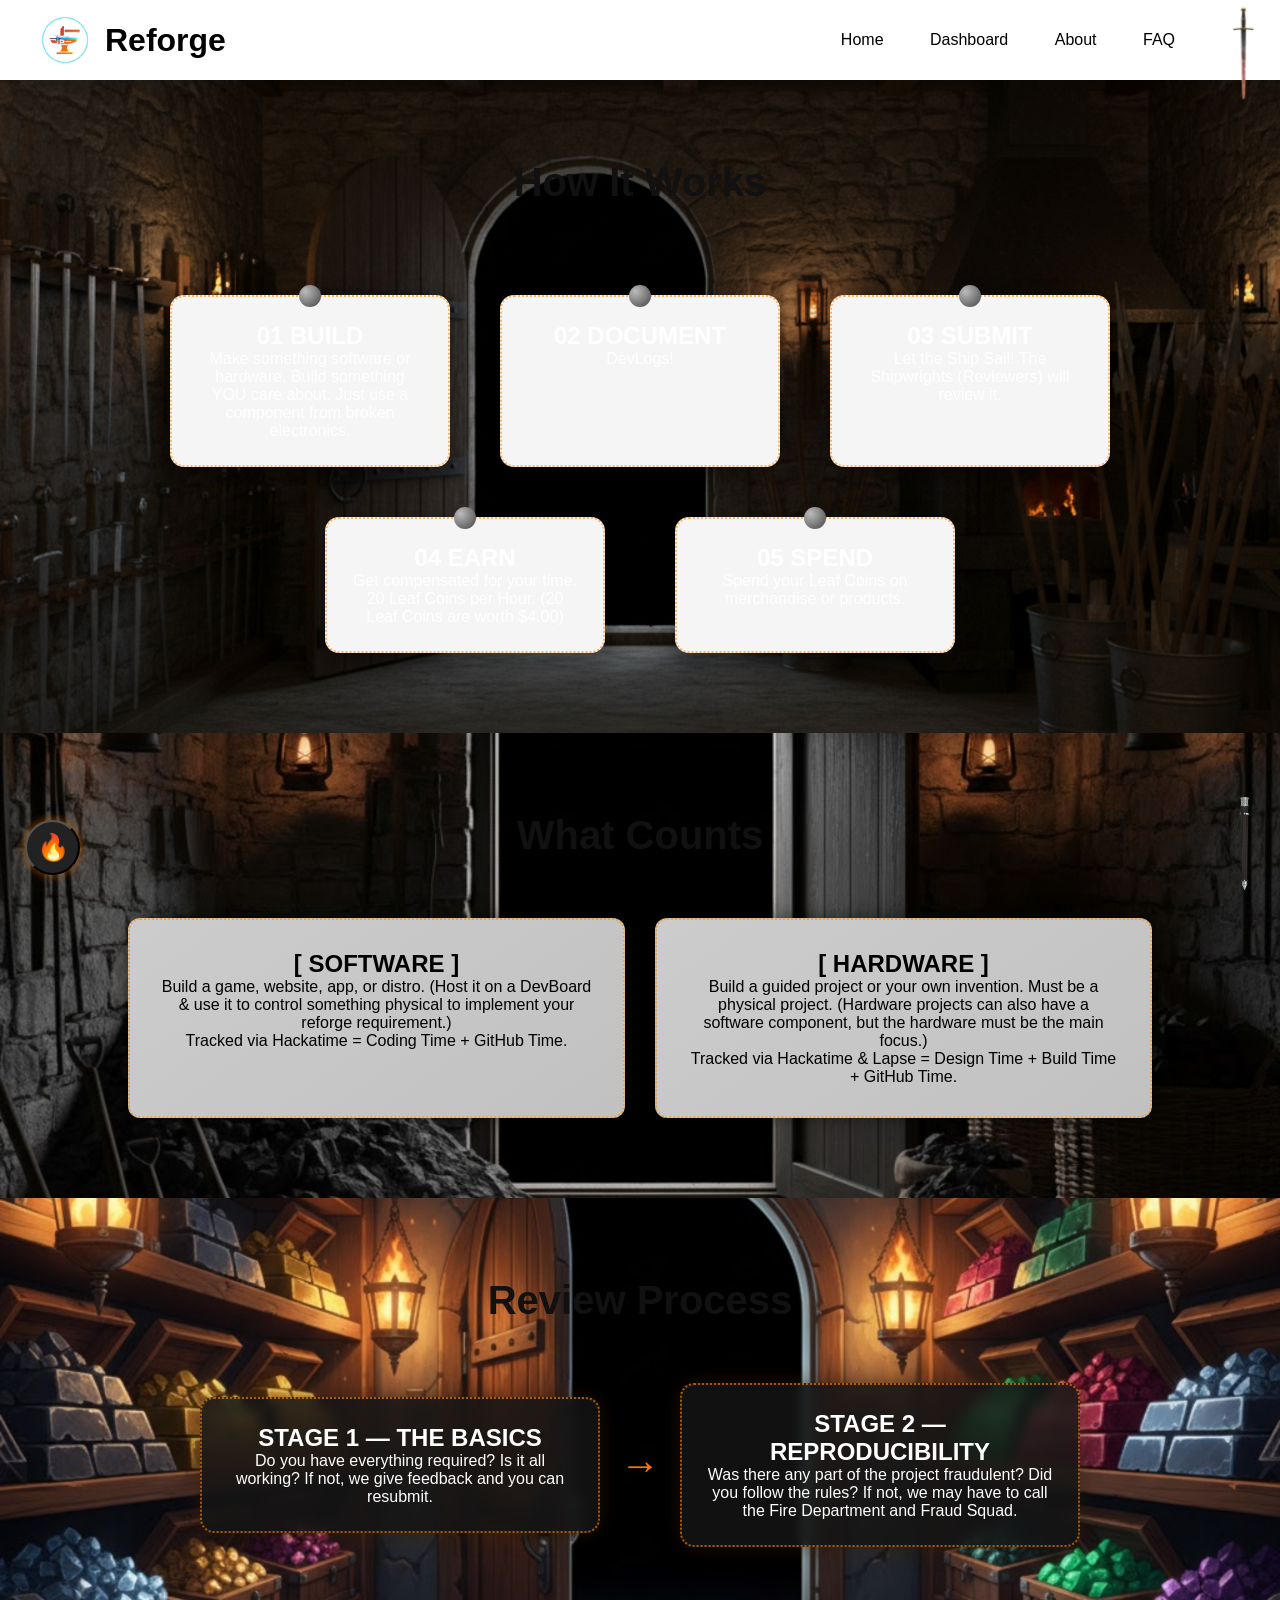
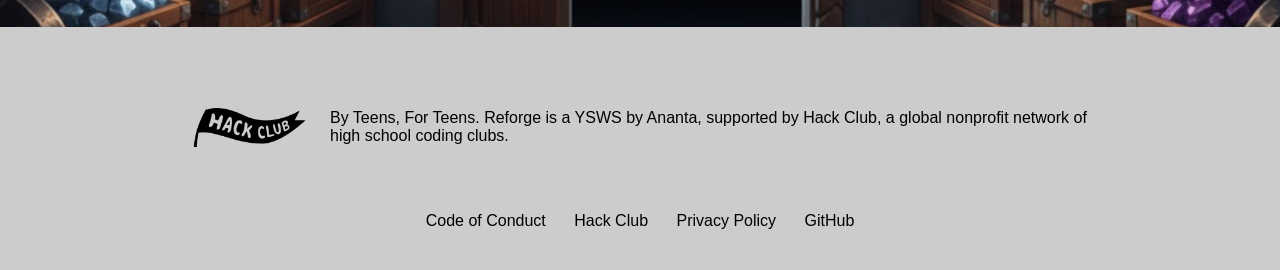
==== commit 6f0340f9: "Adding Image Backgrounds to About Page" ====
--- a/about.html
+++ b/about.html
@@ -31,7 +31,7 @@
         </header>
 
         <!-- HOW IT WORKS -->
-        <section class="about-section">
+        <section class="how_it_works-section">
             <h1>How It Works</h1>
 
             <div class="forge-steps">
@@ -72,7 +72,7 @@
         </section>
 
         <!-- WHAT COUNTS -->
-        <section class="about-section">
+        <section class="counts-section">
             <h1>What Counts</h1>
             <div class="counts-grid">
                 <div class="count-card">
@@ -98,7 +98,7 @@
         </section>
 
         <!-- REVIEW PROCESS -->
-        <section class="about-section">
+        <section class="review-section">
             <h1>Review Process</h1>
             <div class="review">
                 <div class="review-stage">
--- a/styles.css
+++ b/styles.css
@@ -84,10 +84,9 @@
 }
 /* [About - Dark Mode] */
 .dark-mode .forge-step{background:#151515;color:white;}
-.dark-mode .count-card{background:#0f0f0f;}
 .dark-mode .review-stage{background:#111;}
 .dark-mode .count-card{
-    background:linear-gradient(145deg,#111,#1c1c1c);
+    background:linear-gradient(145deg,#111,#0f0f0f);
     color:white;
 }
 /* (Image Handling) */
@@ -369,17 +368,6 @@
 }
 /* Dashboard Page - N/A (Currently Uses Landing & Buttons from Index Page)*/
 /* About Page */
-.about-section{
-    padding: 80px 10%;
-    max-width:1100px;
-    margin:auto;
-    text-align:center;
-}
-.about-section h1 {
-    font-size: 2.5rem;
-    margin-bottom: 50px;
-    text-align: center;
-}
 .forge-steps,
 .counts-grid,
 .review {
@@ -389,21 +377,58 @@
 .forge-step,
 .count-card,
 .review-stage {
+    background: rgba(20,20,20,0.85);
+    color: white;
+    backdrop-filter: blur(6px);
     padding: 25px;
-}
-.forge-step,
-.count-card,
-.review-stage {
-    border-radius: 16px;
-    background: rgba(255,255,255,0.05);
-    backdrop-filter: blur(10px);
-    transition: transform 0.2s ease;
+    border: 1px solid rgba(255,140,0,0.4);
+    box-shadow: 0 0 20px rgba(0,0,0,0.5);
 }
 .forge-step:hover,
 .count-card:hover {
     transform: translateY(-5px);
 }
+.section-bg {
+    position: relative;
+    overflow: hidden;
+}
+.section-bg::before {
+    content: "";
+    position: absolute;
+    inset: 0;
+    background: rgba(0,0,0,0.6); /* darkness overlay */
+    z-index: 0;
+}
+.section-bg > * {
+    position: relative;
+    z-index: 1;
+}
 /* (How It Works) */
+.how_it_works-section h1 {
+    font-size: 2.5rem;
+    margin-bottom: 30px;
+    text-align: center;
+}
+.how_it_works-section{
+    padding: 80px 10%;
+    margin: auto;
+    display:flex;
+    align-items:center;
+    text-align:center;
+    position:relative;
+    flex-direction:column;
+
+    background:url("images/alley.png") center/cover no-repeat;
+}
+.how_it_works-section::before{
+    content:"";
+    position:absolute;
+    inset:0;
+}
+.how_it_works-section > *{
+    position:relative;
+    z-index:1;
+}
 .forge-steps{
     display:flex;
     flex-direction:column;
@@ -455,6 +480,31 @@
     border-radius:50%;
 }
 /* (What Counts) */
+.counts-section h1 {
+    font-size: 2.5rem;
+    margin-bottom: 30px;
+    text-align: center;
+}
+.counts-section{
+    padding: 80px 10%;
+    margin: auto;
+    display:flex;
+    align-items:center;
+    text-align:center;
+    position:relative;
+    flex-direction:column;
+
+    background:url("images/storage.png") center/cover no-repeat;
+}
+.counts-section::before{
+    content:"";
+    position:absolute;
+    inset:0;
+}
+.counts-section > *{
+    position:relative;
+    z-index:1;
+}
 .counts-grid{
     display:grid;
     grid-template-columns:repeat(2,1fr);
@@ -474,6 +524,31 @@
     box-shadow:0 0 20px rgba(255,120,0,0.3);
 }
 /* (Review Process) */
+.review-section h1 {
+    font-size: 2.5rem;
+    margin-bottom: 30px;
+    text-align: center;
+}
+.review-section{
+    padding: 80px 10%;
+    margin: auto;
+    display:flex;
+    align-items:center;
+    text-align:center;
+    position:relative;
+    flex-direction:column;
+
+    background:url("images/gems.png") center/cover no-repeat;
+}
+.review-section::before{
+    content:"";
+    position:absolute;
+    inset:0;
+}
+.review-section > *{
+    position:relative;
+    z-index:1;
+}
 .review {
     display: flex;
     flex-direction: column;
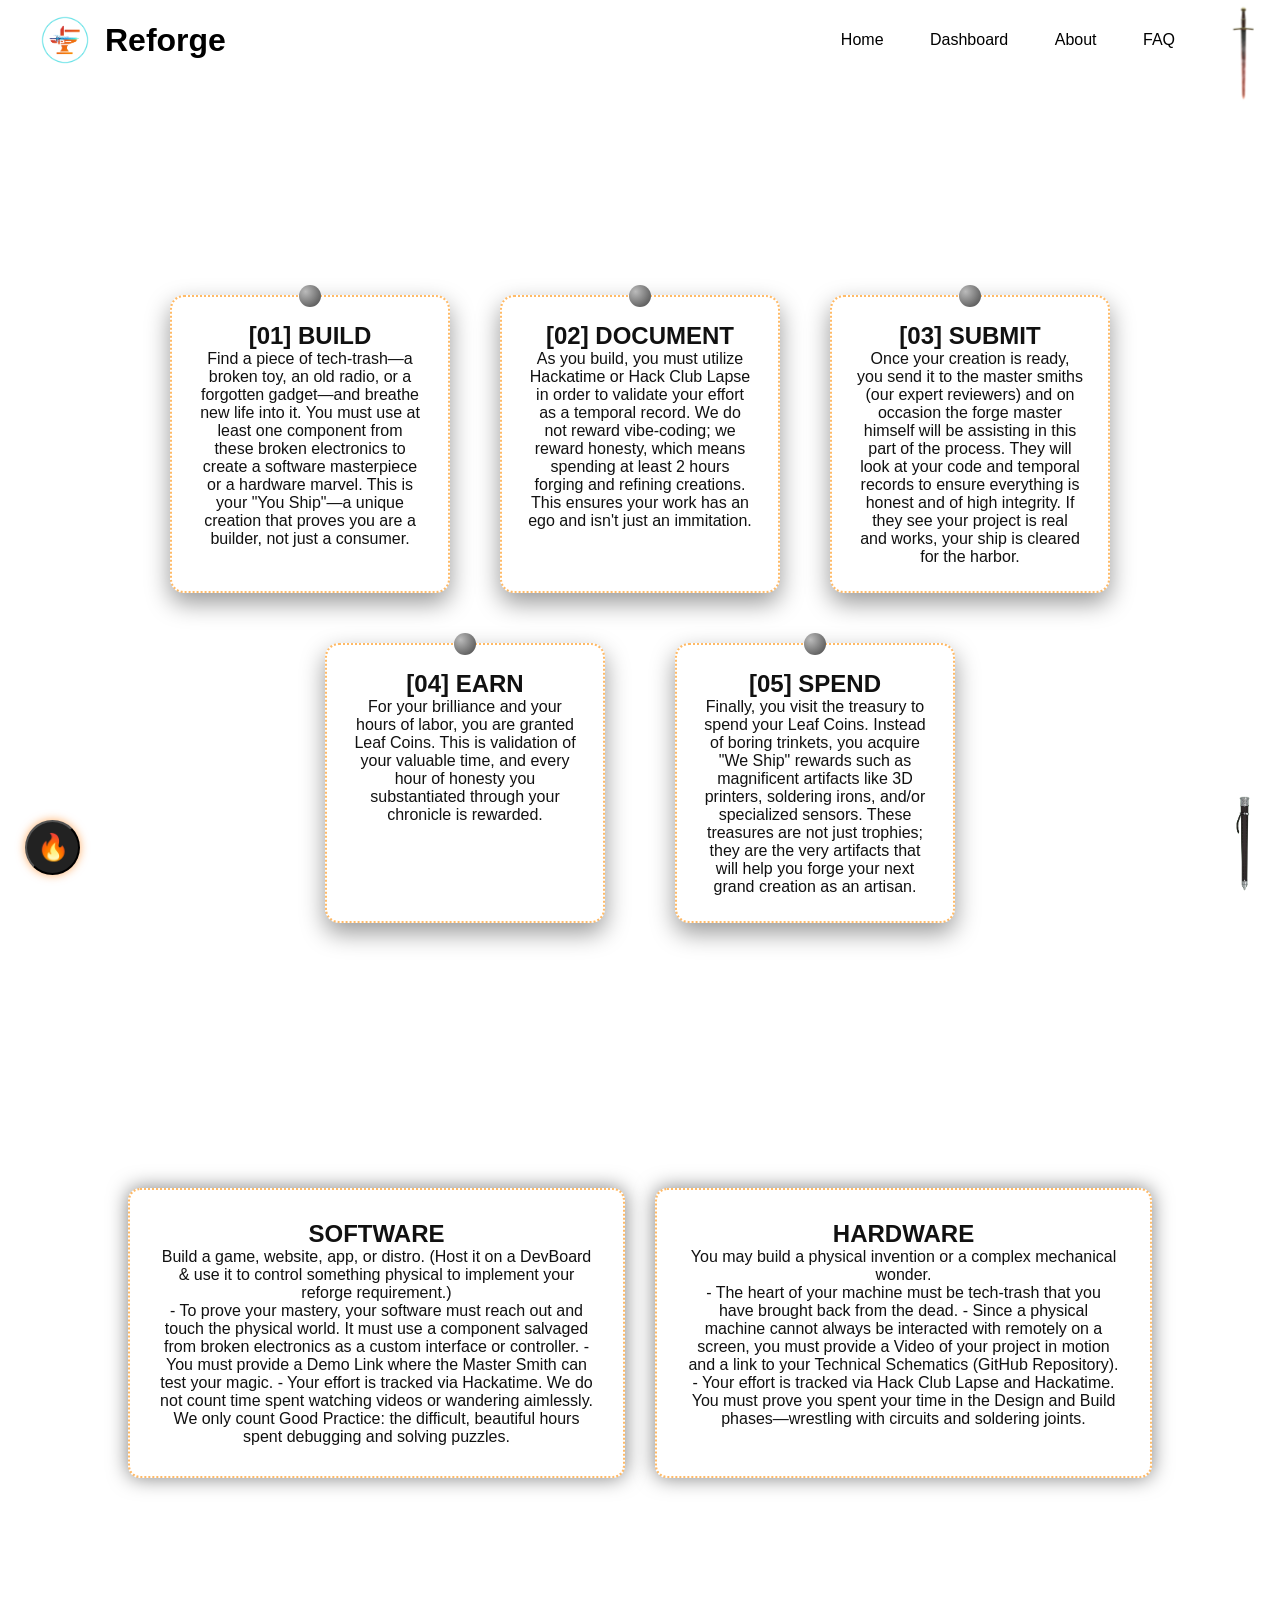
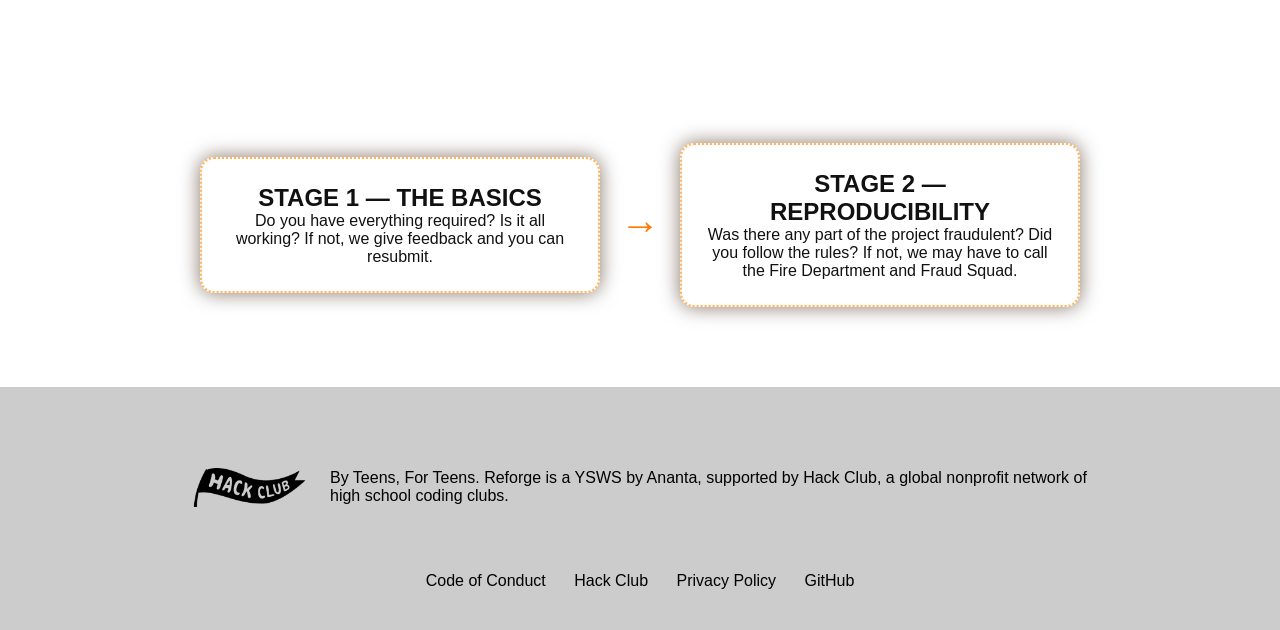
==== commit fd568cf3: "Removing Unsatisfactory Elements & Preparing for Major Edits" ====
--- a/about.html
+++ b/about.html
@@ -38,34 +38,34 @@
                 <div class="row row-top">
                     <div class="forge-step">
                         <div class="pin"></div>
-                        <h2>01 BUILD</h2>
-                        <p>Make something software or hardware. Build something YOU care about. Just use a component from broken electronics.</p>
+                        <h2>[01] BUILD</h2>
+                        <p>Find a piece of tech-trash—a broken toy, an old radio, or a forgotten gadget—and breathe new life into it. You must use at least one component from these broken electronics to create a software masterpiece or a hardware marvel. This is your "You Ship"—a unique creation that proves you are a builder, not just a consumer.</p>
                     </div>
 
                     <div class="forge-step">
                         <div class="pin"></div>
-                        <h2>02 DOCUMENT</h2>
-                        <p>DevLogs!</p>
+                        <h2>[02] DOCUMENT</h2>
+                        <p>As you build, you must utilize Hackatime or Hack Club Lapse in order to validate your effort as a temporal record. We do not reward vibe-coding; we reward honesty, which means spending at least 2 hours forging and refining creations. This ensures your work has an ego and isn't just an immitation.</p>
                     </div>
 
                     <div class="forge-step">
                         <div class="pin"></div>
-                        <h2>03 SUBMIT</h2>
-                        <p>Let the Ship Sail! The Shipwrights (Reviewers) will review it.</p>
+                        <h2>[03] SUBMIT</h2>
+                        <p>Once your creation is ready, you send it to the master smiths (our expert reviewers) and on occasion the forge master himself will be assisting in this part of the process. They will look at your code and temporal records to ensure everything is honest and of high integrity. If they see your project is real and works, your ship is cleared for the harbor.</p>
                     </div>
                 </div>
 
                 <div class="row row-bottom">
                     <div class="forge-step">
                         <div class="pin"></div>
-                        <h2>04 EARN</h2>
-                        <p>Get compensated for your time. 20 Leaf Coins per Hour. (20 Leaf Coins are worth $4.00)</p>
+                        <h2>[04] EARN</h2>
+                        <p>For your brilliance and your hours of labor, you are granted Leaf Coins. This is validation of your valuable time, and every hour of honesty you substantiated through your chronicle is rewarded.</p>
                     </div>
 
                     <div class="forge-step">
                         <div class="pin"></div>
-                        <h2>05 SPEND</h2>
-                        <p>Spend your Leaf Coins on merchandise or products.</p>
+                        <h2>[05] SPEND</h2>
+                        <p>Finally, you visit the treasury to spend your Leaf Coins. Instead of boring trinkets, you acquire "We Ship" rewards such as magnificent artifacts like 3D printers, soldering irons, and/or specialized sensors. These treasures are not just trophies; they are the very artifacts that will help you forge your next grand creation as an artisan.</p>
                     </div>
                 </div>
             </div>
@@ -76,22 +76,25 @@
             <h1>What Counts</h1>
             <div class="counts-grid">
                 <div class="count-card">
-                    <h2>[ SOFTWARE ]</h2>
+                    <h2>SOFTWARE</h2>
                     <p>
                         Build a game, website, app, or distro. (Host it on a DevBoard & use it to control something physical to implement your reforge requirement.)
                     </p>
                     <p>
-                        Tracked via Hackatime = Coding Time + GitHub Time.
+                        - To prove your mastery, your software must reach out and touch the physical world. It must use a component salvaged from broken electronics as a custom interface or controller.
+                        - You must provide a Demo Link where the Master Smith can test your magic.
+                        - Your effort is tracked via Hackatime. We do not count time spent watching videos or wandering aimlessly. We only count Good Practice: the difficult, beautiful hours spent debugging and solving puzzles.
                     </p>
                 </div>
                 <div class="count-card">
-                    <h2>[ HARDWARE ]</h2>
+                    <h2>HARDWARE</h2>
                     <p>
-                        Build a guided project or your own invention.
-                        Must be a physical project. (Hardware projects can also have a software component, but the hardware must be the main focus.)
+                        You may build a physical invention or a complex mechanical wonder.
                     </p>
                     <p>
-                        Tracked via Hackatime & Lapse = Design Time + Build Time + GitHub Time.
+                        - The heart of your machine must be tech-trash that you have brought back from the dead.
+                        - Since a physical machine cannot always be interacted with remotely on a screen, you must provide a Video of your project in motion and a link to your Technical Schematics (GitHub Repository).
+                        - Your effort is tracked via Hack Club Lapse and Hackatime. You must prove you spent your time in the Design and Build phases—wrestling with circuits and soldering joints.
                     </p>
                 </div>
             </div>
--- a/styles.css
+++ b/styles.css
@@ -89,6 +89,34 @@
     background:linear-gradient(145deg,#111,#0f0f0f);
     color:white;
 }
+/* Keep about page h1 headings white in both light and dark mode */
+.how_it_works-section h1,
+.counts-section h1,
+.review-section h1 {
+    color: #fff;
+}
+.dark-mode .how_it_works-section h1,
+.dark-mode .counts-section h1,
+.dark-mode .review-section h1 {
+    color: #fff;
+}
+/* Keep about page h2 and p black in light mode, white in dark mode */
+.how_it_works-section h2,
+.counts-section h2,
+.review-section h2,
+.how_it_works-section p,
+.counts-section p,
+.review-section p {
+    color: #111;
+}
+.dark-mode .how_it_works-section h2,
+.dark-mode .counts-section h2,
+.dark-mode .review-section h2,
+.dark-mode .how_it_works-section p,
+.dark-mode .counts-section p,
+.dark-mode .review-section p {
+    color: #eee;
+}
 /* (Image Handling) */
 img { /* remove if buttons nested */
     -webkit-user-drag: none;
@@ -132,26 +160,44 @@
     flex-direction:column;
     gap:5px;
     cursor:pointer;
+    z-index:30;
 }
 .burger span{
     width:25px;
     height:3px;
     background:white;
+    transition: all 0.3s ease;
+    transform-origin: center;
+}
+.burger.active span:nth-child(1){
+    transform: translateY(8px) rotate(45deg);
+}
+.burger.active span:nth-child(2){
+    opacity: 0;
+}
+.burger.active span:nth-child(3){
+    transform: translateY(-8px) rotate(-45deg);
 }
 @media (max-width:768px){
     .nav-buttons{
         position:absolute;
-        top:70px;
+        top:100%;
+        left:0;
         right:0;
         background:black;
-        width:200px;
+        width:100%;
         flex-direction:column;
         padding:20px;
-        transform:translateX(100%);
+        transform:translateY(-100%);
         transition:.3s;
     }
 
-    .nav-buttons.active{transform:translateX(0);}
+    .nav-buttons.active{transform:translateY(0);}
+    .nav-buttons a {
+        padding: 15px 20px;
+        margin: 10px 0;
+        display: block;
+    }
     .burger{display:flex;}
 }
 /* (Footer) */
@@ -224,6 +270,13 @@
 #scrollScabbard img{
     height:140px;
 }
+/* Hide sword scrollbar on mobile */
+@media (max-width:768px){
+    #swordScroll,
+    #scrollScabbard {
+        display:none;
+    }
+}
 /* Index Page */
 /* (Landing) */
 .landing{
@@ -418,12 +471,16 @@
     position:relative;
     flex-direction:column;
 
-    background:url("images/alley.png") center/cover no-repeat;
+    background:#FFF;
 }
 .how_it_works-section::before{
     content:"";
     position:absolute;
     inset:0;
+    display:none;
+}
+.dark-mode .how_it_works-section {
+    background: #111;
 }
 .how_it_works-section > *{
     position:relative;
@@ -455,7 +512,7 @@
     justify-self: start;
 }
 .forge-step{
-    background:#f5f5f5;
+    background:#FFF;
     border: 2px dotted rgba(255, 140, 0, 0.6);
     border-radius: 14px;
     padding:25px;
@@ -463,6 +520,10 @@
     box-shadow:0 10px 25px rgba(0,0,0,0.4);
     transition:.3s;
     position:relative;
+}
+.dark-mode .forge-step {
+    background: #1a1a1a;
+    color: white;
 }
 .forge-step:hover{
     transform:scale(1.05);
@@ -494,12 +555,16 @@
     position:relative;
     flex-direction:column;
 
-    background:url("images/storage.png") center/cover no-repeat;
+    background:#FFF;
 }
 .counts-section::before{
     content:"";
     position:absolute;
     inset:0;
+    display:none;
+}
+.dark-mode .counts-section {
+    background: #111;
 }
 .counts-section > *{
     position:relative;
@@ -511,7 +576,7 @@
     gap:30px;
 }
 .count-card{
-    background:linear-gradient(145deg,#CCC,#c1c1c1);
+    background: #FFF;
     border: 2px dotted rgba(255, 140, 0, 0.6);
     border-radius: 14px;
     padding:30px;
@@ -519,6 +584,10 @@
     color:black;
     transition:.3s;
 }
+.dark-mode .count-card {
+    background: #1a1a1a;
+    color: white;
+}
 .count-card:hover{
     transform:translateY(-8px);
     box-shadow:0 0 20px rgba(255,120,0,0.3);
@@ -538,12 +607,16 @@
     position:relative;
     flex-direction:column;
 
-    background:url("images/gems.png") center/cover no-repeat;
+    background:#FFF;
 }
 .review-section::before{
     content:"";
     position:absolute;
     inset:0;
+    display:none;
+}
+.dark-mode .review-section {
+    background: #111;
 }
 .review-section > *{
     position:relative;
@@ -557,12 +630,18 @@
 }
 .review-stage {
     border: 2px dotted rgba(255, 140, 0, 0.6);
+    background: #FFF;
     border-radius: 14px;
     padding: 25px;
     width: 100%;
     max-width: 600px;
     text-align: center;
     position: relative;
+    color: black;
+}
+.dark-mode .review-stage {
+    background: #1a1a1a;
+    color: white;
 }
 .review-stage::before {
     content: "";
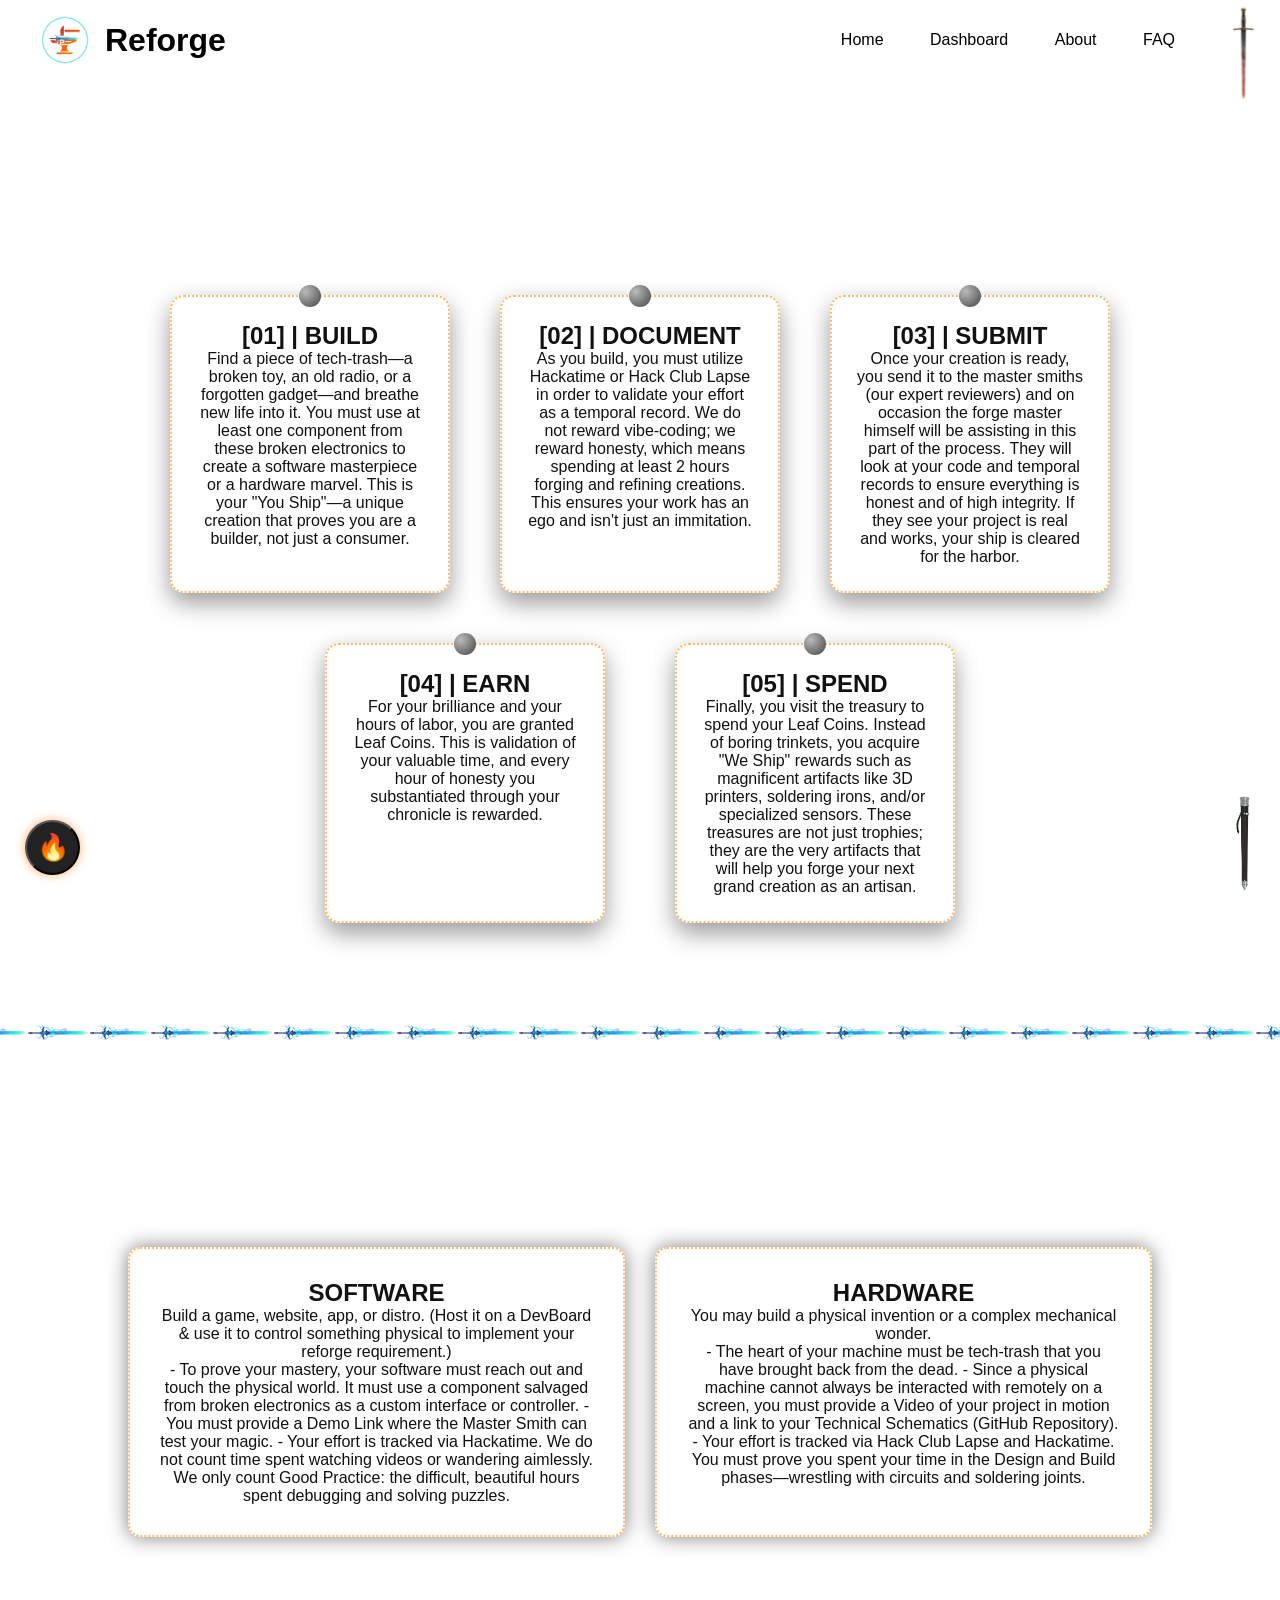
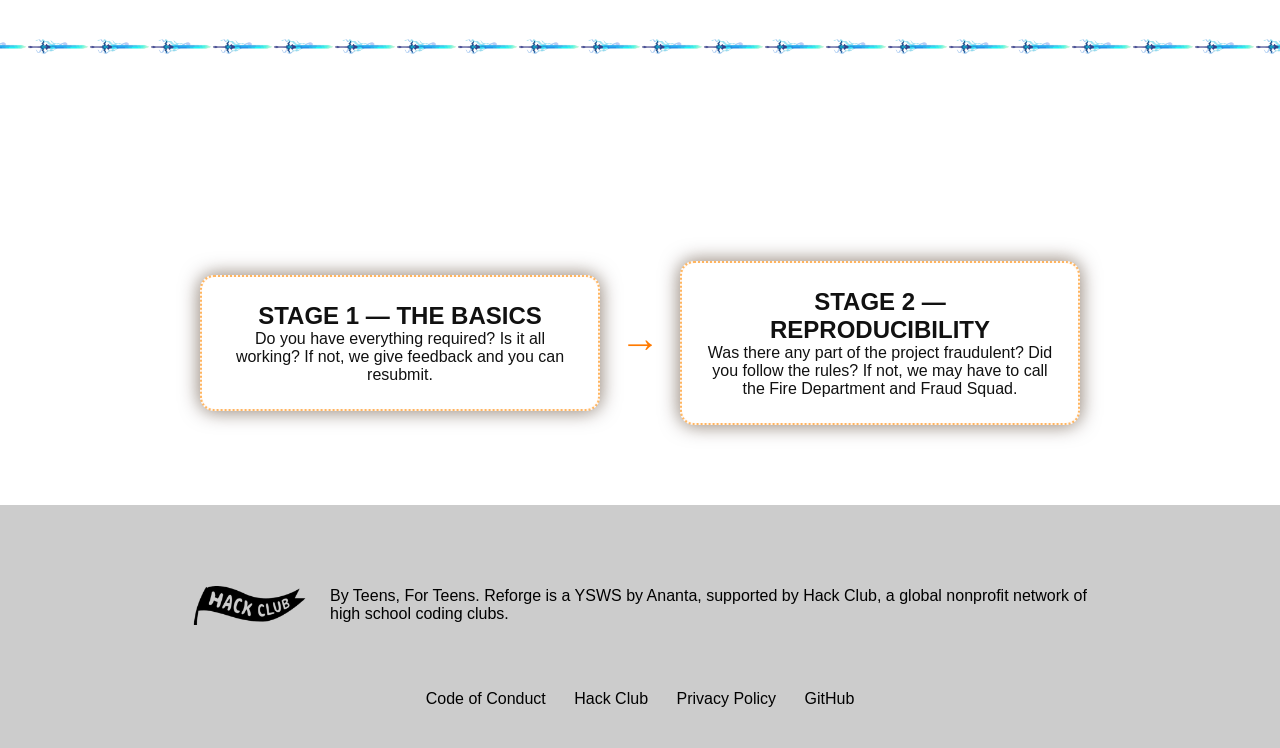
==== commit 62875cfa: "Added Dividers" ====
--- a/about.html
+++ b/about.html
@@ -22,7 +22,14 @@
                 <h1 class="site-name">Reforge</h1>
             </div>
 
-            <nav class="nav-buttons">
+            <!-- BURGER MENU FOR MOBILE -->
+            <div class="burger" id="burger">
+                <span></span>
+                <span></span>
+                <span></span>
+            </div>
+
+            <nav class="nav-buttons" id="navMenu">
                 <a href="index.html">Home</a>
                 <a href="dashboard.html">Dashboard</a>
                 <a href="about.html">About</a>
@@ -38,19 +45,19 @@
                 <div class="row row-top">
                     <div class="forge-step">
                         <div class="pin"></div>
-                        <h2>[01] BUILD</h2>
+                        <h2>[01] | BUILD</h2>
                         <p>Find a piece of tech-trash—a broken toy, an old radio, or a forgotten gadget—and breathe new life into it. You must use at least one component from these broken electronics to create a software masterpiece or a hardware marvel. This is your "You Ship"—a unique creation that proves you are a builder, not just a consumer.</p>
                     </div>
 
                     <div class="forge-step">
                         <div class="pin"></div>
-                        <h2>[02] DOCUMENT</h2>
+                        <h2>[02] | DOCUMENT</h2>
                         <p>As you build, you must utilize Hackatime or Hack Club Lapse in order to validate your effort as a temporal record. We do not reward vibe-coding; we reward honesty, which means spending at least 2 hours forging and refining creations. This ensures your work has an ego and isn't just an immitation.</p>
                     </div>
 
                     <div class="forge-step">
                         <div class="pin"></div>
-                        <h2>[03] SUBMIT</h2>
+                        <h2>[03] | SUBMIT</h2>
                         <p>Once your creation is ready, you send it to the master smiths (our expert reviewers) and on occasion the forge master himself will be assisting in this part of the process. They will look at your code and temporal records to ensure everything is honest and of high integrity. If they see your project is real and works, your ship is cleared for the harbor.</p>
                     </div>
                 </div>
@@ -58,18 +65,27 @@
                 <div class="row row-bottom">
                     <div class="forge-step">
                         <div class="pin"></div>
-                        <h2>[04] EARN</h2>
+                        <h2>[04] | EARN</h2>
                         <p>For your brilliance and your hours of labor, you are granted Leaf Coins. This is validation of your valuable time, and every hour of honesty you substantiated through your chronicle is rewarded.</p>
                     </div>
 
                     <div class="forge-step">
                         <div class="pin"></div>
-                        <h2>[05] SPEND</h2>
+                        <h2>[05] | SPEND</h2>
                         <p>Finally, you visit the treasury to spend your Leaf Coins. Instead of boring trinkets, you acquire "We Ship" rewards such as magnificent artifacts like 3D printers, soldering irons, and/or specialized sensors. These treasures are not just trophies; they are the very artifacts that will help you forge your next grand creation as an artisan.</p>
                     </div>
                 </div>
             </div>
         </section>
+
+        <!-- DIVIDER -->
+        <div class="sword-divider">
+            <div class="track">
+                <div class="sword-divider-scroll"></div>
+                <div class="sword-divider-scroll"></div>
+                <div class="sword-divider-scroll"></div>
+            </div>
+        </div>
 
         <!-- WHAT COUNTS -->
         <section class="counts-section">
@@ -99,6 +115,15 @@
                 </div>
             </div>
         </section>
+
+        <!-- DIVIDER -->
+        <div class="sword-divider">
+            <div class="track">
+                <div class="sword-divider-scroll"></div>
+                <div class="sword-divider-scroll"></div>
+                <div class="sword-divider-scroll"></div>
+            </div>
+        </div>
 
         <!-- REVIEW PROCESS -->
         <section class="review-section">
@@ -159,4 +184,4 @@
         <!-- SCRIPT -->
         <script src="scripts.js"></script>
     </body>
-</html>+</html>
--- a/styles.css
+++ b/styles.css
@@ -132,6 +132,7 @@
     background:white;
     color:black;
     box-shadow:0 4px 10px rgba(0,0,0,.6);
+    flex-wrap:wrap;
 }
 .nav-left{
     display:flex;
@@ -160,15 +161,19 @@
     flex-direction:column;
     gap:5px;
     cursor:pointer;
-    z-index:30;
+    z-index:40;
+    margin-left:auto;
 }
 .burger span{
     width:25px;
     height:3px;
-    background:white;
+    background:#111;
     transition: all 0.3s ease;
     transform-origin: center;
 }
+.dark-mode .burger span{
+    background:white;
+}
 .burger.active span:nth-child(1){
     transform: translateY(8px) rotate(45deg);
 }
@@ -179,24 +184,39 @@
     transform: translateY(-8px) rotate(-45deg);
 }
 @media (max-width:768px){
+    .navbar{
+        padding:15px 20px;
+    }
     .nav-buttons{
-        position:absolute;
-        top:100%;
-        left:0;
-        right:0;
-        background:black;
+        position:relative;
+        order:3;
+        flex-basis:100%;
+        max-height:0;
+        overflow:hidden;
+        background:#FFF;
         width:100%;
         flex-direction:column;
+        padding:0;
+        transition:max-height 0.3s ease;
+    }
+
+    .dark-mode .nav-buttons{
+        background:black;
+    }
+
+    .nav-buttons.active{
+        max-height:500px;
         padding:20px;
-        transform:translateY(-100%);
-        transition:.3s;
-    }
-
-    .nav-buttons.active{transform:translateY(0);}
+    }
     .nav-buttons a {
         padding: 15px 20px;
         margin: 10px 0;
         display: block;
+        text-align: left;
+        color:black;
+    }
+    .dark-mode .nav-buttons a {
+        color:white;
     }
     .burger{display:flex;}
 }
@@ -697,6 +717,37 @@
     0%,100%{transform:translateX(0);}
     50%{transform:translateX(10px);}
 }
+/* (Sword Divider) */
+.sword-divider {
+    width: 100%;
+    overflow: hidden;
+    background: #FFF;
+    padding: 20px 0;
+    display: flex;
+    align-items: center;
+    justify-content: center;
+}
+.dark-mode .sword-divider {
+    background: #111;
+}
+.track {
+    display: flex;
+    width: max-content;
+    gap: 0;
+    will-change: transform;
+}
+.sword-divider-scroll {
+    display: flex;
+    gap: 0;
+    flex: none;
+    align-items: center;
+}
+.sword-divider-scroll img {
+    height: 1.2em;
+    flex-shrink: 0;
+    pointer-events: none;
+    display: block;
+}
 /* FAQ Page */
 .faq-section{
     padding:80px 10%;
@@ -766,4 +817,4 @@
     .faq-grid{
         grid-template-columns:1fr 1fr;
     }
-}+}
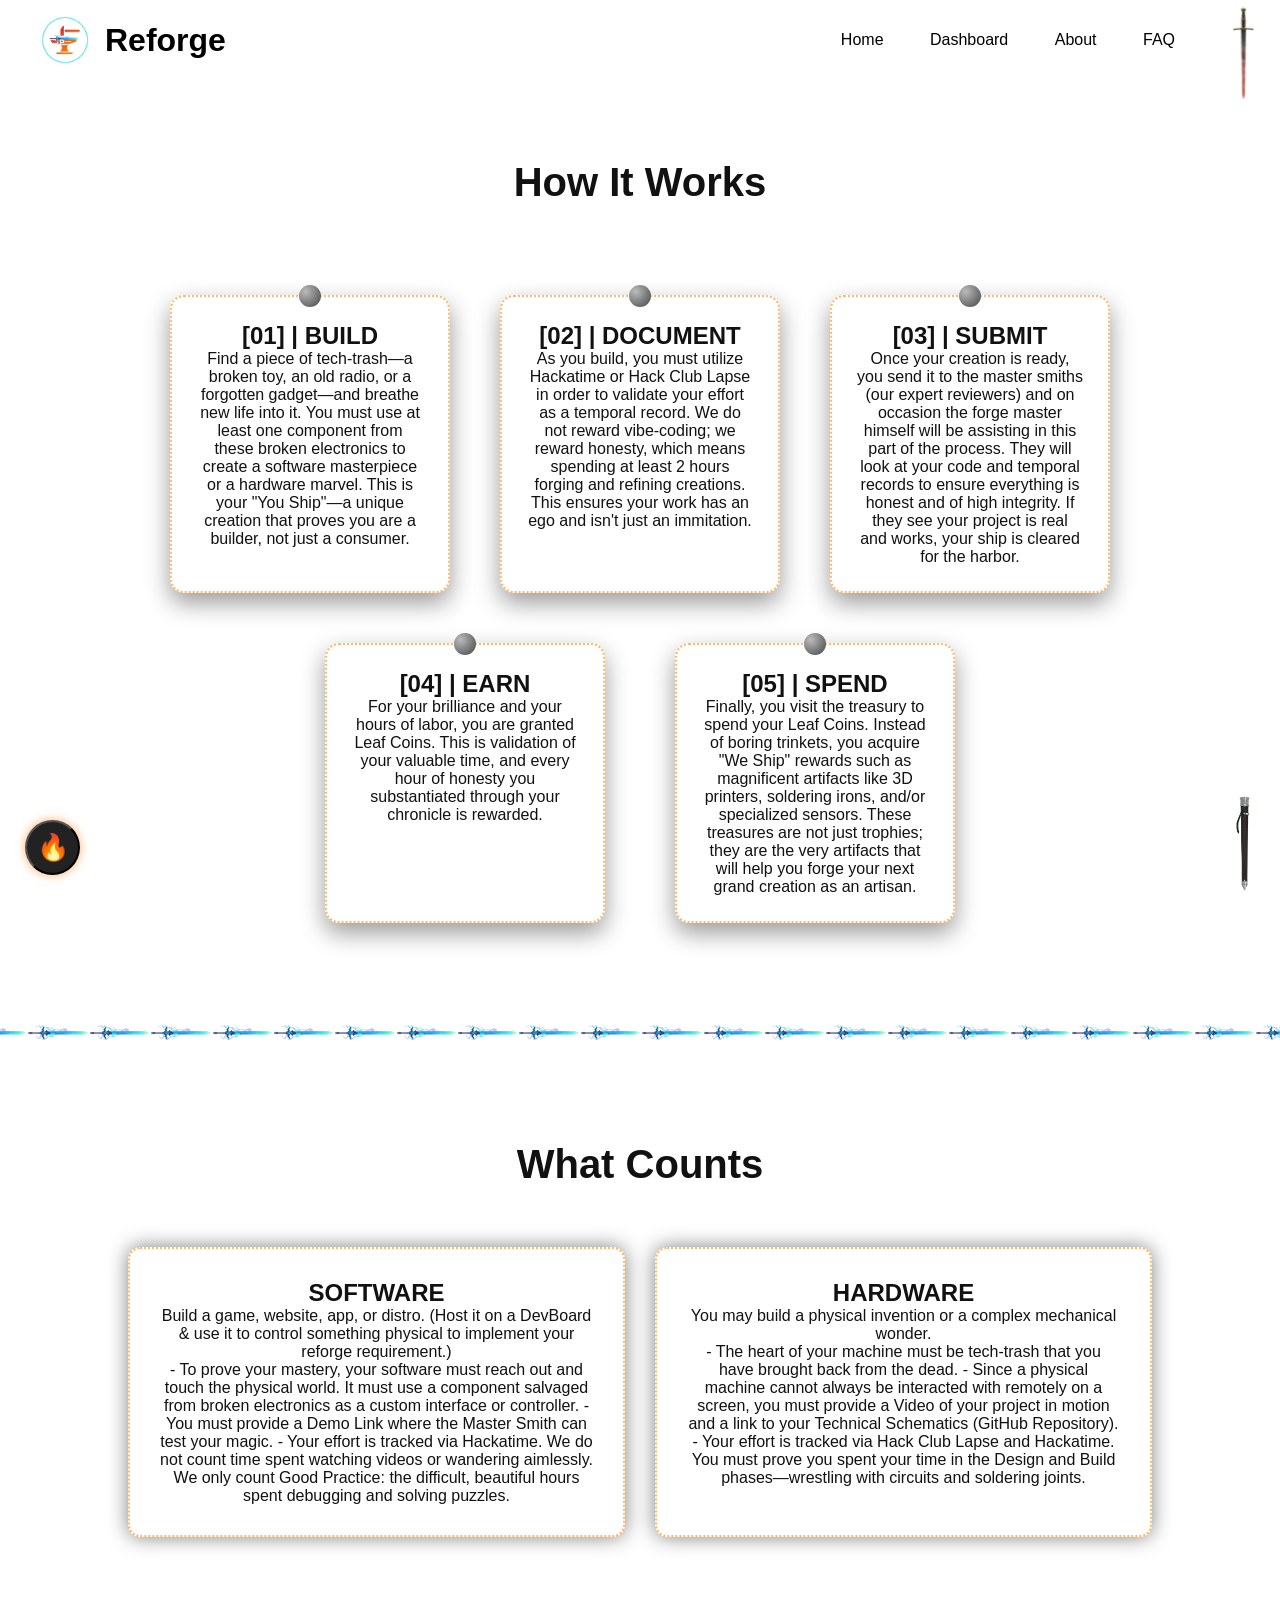
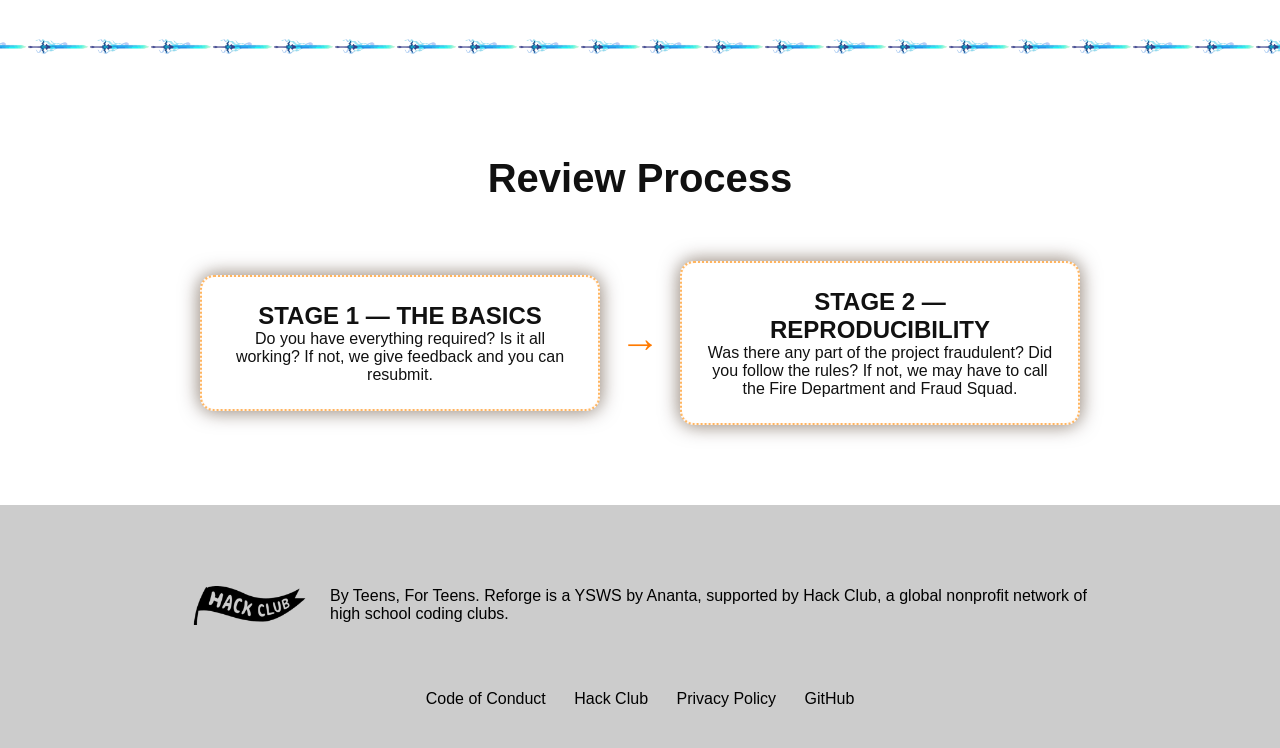
==== commit 424554a5: "Favicon & Preview" ====
--- a/about.html
+++ b/about.html
@@ -5,6 +5,7 @@
         <meta charset="UTF-8">
         <meta name="viewport" content="width=device-width, initial-scale=1.0">
         <title>About - Reforge</title>
+        <link rel="icon" type="image/png" href="images/logo.png">
         <link rel="stylesheet" href="styles.css">
         <!-- Vercel Web Analytics -->
         <script defer src="https://cdn.vercel-insights.com/v1/script.js"></script>
--- a/styles.css
+++ b/styles.css
@@ -89,11 +89,11 @@
     background:linear-gradient(145deg,#111,#0f0f0f);
     color:white;
 }
-/* Keep about page h1 headings white in both light and dark mode */
+/* Keep about page h1 headings dark in light mode, white in dark mode */
 .how_it_works-section h1,
 .counts-section h1,
 .review-section h1 {
-    color: #fff;
+    color: #111;
 }
 .dark-mode .how_it_works-section h1,
 .dark-mode .counts-section h1,
@@ -290,7 +290,6 @@
 #scrollScabbard img{
     height:140px;
 }
-/* Hide sword scrollbar on mobile */
 @media (max-width:768px){
     #swordScroll,
     #scrollScabbard {
@@ -323,7 +322,7 @@
     color:black;
     text-shadow:0 0 12px rgba(255,120,0,.5);
 }
-.subtitle{ /* [Also Used by FAQ] */
+.subtitle{
     color:#111;
     margin-bottom:20px;
 }
@@ -339,7 +338,7 @@
     background: linear-gradient(145deg, #0a3dff, #00cfff);
 
     box-shadow:
-        0 6px 0 #0729a6, /* depth base */
+        0 6px 0 #0729a6,
         0 0 10px rgba(0,140,255,0.6),
         0 0 20px rgba(0,200,255,0.4);
 
@@ -469,7 +468,7 @@
     content: "";
     position: absolute;
     inset: 0;
-    background: rgba(0,0,0,0.6); /* darkness overlay */
+    background: rgba(0,0,0,0.6);
     z-index: 0;
 }
 .section-bg > * {
